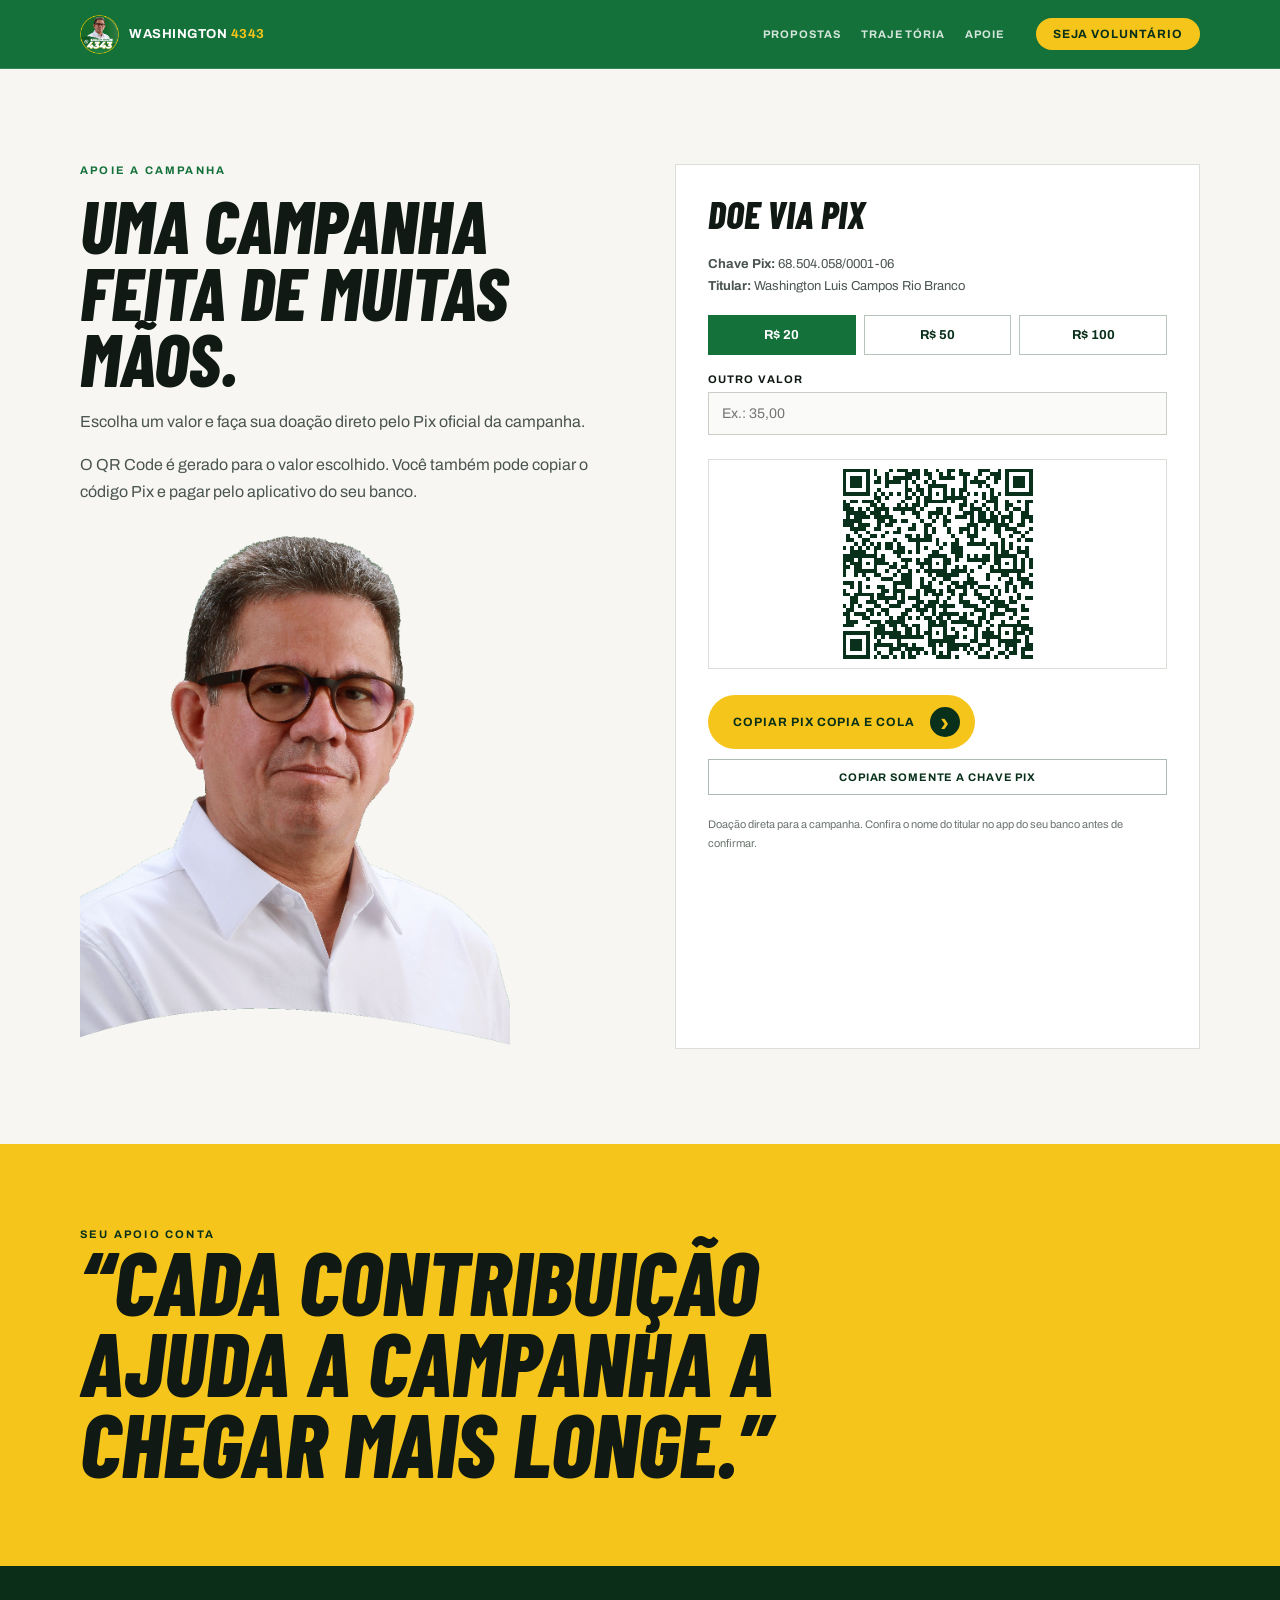
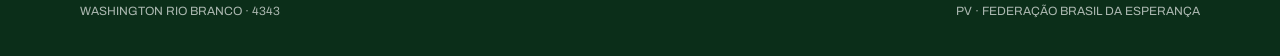
==== apoie.html @ 122d0036 "vamooo" ====
<!doctype html>
<html lang="pt-BR">
  <head>
    <meta charset="utf-8">
    <meta name="viewport" content="width=device-width, initial-scale=1">
    <title>Apoie · Washington 4343</title>
    <link rel="stylesheet" href="styles.css">
  </head>
  <body>
    <header>
      <div class="wrap nav">
        <a class="brand" href="index.html">
          <img src="assets/selo-circular.png" alt="Washington 4343">
          <span>WASHINGTON <strong>4343</strong>
          </span>
        </a>
        <nav>
          <a href="propostas.html">PROPOSTAS</a>
          <a href="index.html#trajetoria">TRAJETÓRIA</a>
          <a href="apoie.html">APOIE</a>
        </nav>
        <a class="button" href="voluntarie-se.html">SEJA VOLUNTÁRIO</a>
      </div>
    </header>
    <main>
      <section class="support wrap">
        <div>
          <div class="kicker kicker-green">APOIE A CAMPANHA</div>
          <h1>UMA CAMPANHA FEITA DE MUITAS MÃOS.</h1>
          <p>Escolha um valor e faça sua doação direto pelo Pix oficial da campanha.</p>
          <p>O QR Code é gerado para o valor escolhido. Você também pode copiar o código Pix e pagar pelo aplicativo do seu banco.</p>
          <img class="support-photo" src="assets/retrato.png" alt="Washington Rio Branco">
        </div>
        <section class="form pix-card" aria-labelledby="pix-title">
          <h2 id="pix-title">DOE VIA PIX</h2>
          <p class="pix-owner">
            <strong>Chave Pix:</strong> 68.504.058/0001-06<br>
            <strong>Titular:</strong> Washington Luis Campos Rio Branco</p>
            <div class="pix-options" aria-label="Escolha um valor para doar">
              <button class="pix-value active" type="button" data-pix-amount="20">R$ 20</button>
              <button class="pix-value" type="button" data-pix-amount="50">R$ 50</button>
              <button class="pix-value" type="button" data-pix-amount="100">R$ 100</button>
            </div>
            <label for="pix-custom-value">OUTRO VALOR</label>
            <input id="pix-custom-value" type="number" min="1" step="0.01" inputmode="decimal" placeholder="Ex.: 35,00">
            <div class="pix-qr-wrap">
              <div id="pix-qr" aria-label="QR Code Pix">
              </div>
            </div>
            <button class="button pix-copy" type="button" data-copy-pix>COPIAR PIX COPIA E COLA</button>
            <button class="pix-key-copy" type="button" data-copy-pix-key>COPIAR SOMENTE A CHAVE PIX</button>
            <p class="notice">Doação direta para a campanha. Confira o nome do titular no app do seu banco antes de confirmar.</p>
            <p class="success" aria-live="polite">
            </p>
          </section>
        </section>
        <section class="quote">
          <div class="wrap">
            <div class="kicker kicker-dark">SEU APOIO CONTA</div>
            <h2>“CADA CONTRIBUIÇÃO AJUDA A CAMPANHA A CHEGAR MAIS LONGE.”</h2>
          </div>
        </section>
      </main>
      <footer class="footer">
        <div class="wrap">
          <span>WASHINGTON RIO BRANCO · 4343</span>
          <span>PV · FEDERAÇÃO BRASIL DA ESPERANÇA</span>
        </div>
      </footer>
      <script src="qrcode.min.js">
      </script>
      <script src="config.js">
      </script>
      <script src="app.js">
      </script>
    </body>
  </html>
---- styles.css ----
@import url('https://fonts.googleapis.com/css2?family=Archivo:wght@400;500;600;700&family=Barlow+Condensed:ital,wght@0,600;0,700;0,800;1,600;1,800&display=swap');

:root {
  --green:#14713a;
  --dark:#04120a;
  --ink:#101913;
  --gold:#f6c51b;
  --paper:#f7f6f3;
  --line:#dcded8
}
* {
  box-sizing:border-box
}
html {
  scroll-behavior:smooth
}
body {
  margin:0;
  background:var(--paper);
  font-family:Archivo,Arial,sans-serif;
  color:var(--ink)
}
a {
  text-decoration:none;
  color:inherit
}
.wrap {
  width:min(1120px,88vw);
  margin:auto
}
.kicker {
  font-size:11px;
  letter-spacing:.2em;
  font-weight:700;
  color:var(--gold)
}
.kicker-green {
  color:var(--green)
}
.kicker-dark {
  color:#08301a
}
h1,h2,h3 {
  font-family:'Barlow Condensed',Arial,sans-serif;
  font-style:italic;
  line-height:.9;
  margin:0;
  font-weight:800
}
.button {
  display:inline-flex;
  align-items:center;
  gap:15px;
  background:var(--gold);
  color:#08301a;
  border:0;
  border-radius:99px;
  padding:12px 15px 12px 25px;
  font:700 12px Archivo,Arial,sans-serif;
  letter-spacing:.08em;
  cursor:pointer
}
.button:after {
  content:'›';
  font:700 26px/20px Arial;
  display:grid;
  place-items:center;
  width:30px;
  height:30px;
  border-radius:50%;
  background:#08301a;
  color:var(--gold)
}
.button.alt {
  background:transparent;
  border:1px solid rgba(255,255,255,.5);
  color:#fff
}
.button.alt:after {
  background:var(--gold);
  color:#08301a
}
header {
  position:sticky;
  top:0;
  z-index:10;
  background:var(--green);
  border-bottom:1px solid #ffffff25
}
.nav {
  height:68px;
  display:flex;
  align-items:center;
  gap:22px
}
.brand {
  display:flex;
  align-items:center;
  gap:10px;
  color:#fff;
  font-weight:700;
  font-size:13px;
  letter-spacing:.04em
}
.brand img {
  width:39px;
  height:39px;
  border-radius:50%;
  object-fit:cover
}
.brand strong {
  color:var(--gold)
}
nav {
  margin-left:auto;
  display:flex;
  gap:20px;
  color:#ffffffd1;
  font-size:11px;
  font-weight:700;
  letter-spacing:.1em
}
nav a:hover {
  color:var(--gold)
}
.nav .button {
  margin-left:8px;
  padding:9px 17px
}
.nav .button:after {
  display:none
}
.hero {
  min-height:640px;
  background:var(--green);
  color:#fff;
  display:flex;
  align-items:end;
  padding:82px 0
}
.hero-content {
  max-width:810px
}
.hero h1 {
  font-size:clamp(65px,10vw,136px);
  margin:22px 0;
  color:#fff
}
.hero h1 em {
  color:var(--gold);
  font-style:inherit
}
.lead {
  font-size:18px;
  line-height:1.6;
  max-width:640px;
  color:#ffffffda
}
.hero-actions {
  display:flex;
  align-items:center;
  gap:22px;
  margin-top:26px
}
.simple-link {
  font-size:12px;
  font-weight:700;
  letter-spacing:.1em;
  color:#fff
}
.band {
  background:#0f5f30;
  color:#ffffffa8;
  padding:15px 0;
  font-size:10px;
  font-weight:700;
  letter-spacing:.16em
}
.band .wrap {
  display:flex;
  gap:24px;
  flex-wrap:wrap
}
.intro {
  padding:100px 0 70px;
  display:grid;
  grid-template-columns:1fr 1fr;
  gap:90px
}
.intro h2 {
  font-size:68px
}
.intro p {
  font-size:16px;
  line-height:1.7;
  color:#4a5450
}
.intro p b {
  color:var(--ink)
}
.cards {
  display:grid;
  grid-template-columns:repeat(3,1fr);
  border-top:1px solid var(--line);
  border-left:1px solid var(--line);
  margin-bottom:100px
}
.card {
  min-height:250px;
  background:#fff;
  padding:31px 27px;
  border-right:1px solid var(--line);
  border-bottom:1px solid var(--line)
}
.number {
  font:800 italic 40px 'Barlow Condensed';
  color:#c9a300
}
.card h3 {
  font:600 23px/1 'Archivo';
  margin:12px 0
}
.card p {
  font-size:14px;
  line-height:1.6;
  color:#4a5450
}
.feature {
  background:var(--dark);
  color:#fff;
  padding:100px 0
}
.feature-grid {
  display:grid;
  grid-template-columns:1fr 1fr;
  gap:64px;
  align-items:center
}
.feature h2 {
  font-size:66px;
  margin:16px 0
}
.feature p {
  color:#ffffffbf;
  line-height:1.7
}
.feature img {
  width:100%;
  height:350px;
  object-fit:cover;
  object-position:center 34%
}
.quote {
  background:var(--gold);
  padding:84px 0
}
.quote h2 {
  font-size:clamp(48px,7vw,96px);
  max-width:900px
}
.cta {
  background:var(--dark);
  color:#fff;
  padding:90px 0
}
.cta .wrap {
  display:flex;
  justify-content:space-between;
  gap:30px;
  align-items:end
}
.cta h2 {
  font-size:65px
}
.footer {
  background:#0b2e19;
  color:#ffffffa8;
  padding:38px 0;
  font-size:12px
}
.footer .wrap {
  display:flex;
  justify-content:space-between;
  gap:20px;
  flex-wrap:wrap
}
.page-hero {
  background:var(--green);
  color:#fff;
  padding:100px 0 85px
}
.page-hero h1 {
  font-size:clamp(62px,9vw,128px);
  margin-top:18px
}
.page-hero p {
  font-size:18px;
  line-height:1.6;
  max-width:600px;
  color:#ffffffd5
}
.proposal {
  display:grid;
  grid-template-columns:1.15fr .85fr;
  border-bottom:1px solid var(--line);
  min-height:360px
}
.proposal-text {
  padding:56px max(6vw,calc((100vw - 1120px)/2)) 56px max(6vw,calc((100vw - 1120px)/2));
  padding-right:45px;
  background:#fff
}
.proposal-text h2 {
  font:600 25px Archivo;
  margin:12px 0
}
.proposal-text p {
  line-height:1.65;
  color:#4a5450
}
.proposal-text li {
  margin:10px 0;
  font-size:14px;
  line-height:1.5
}
.proposal-photo {
  min-height:300px;
  background:#0a2415;
  position:relative;
  overflow:hidden
}
.proposal-photo img {
  width:100%;
  height:100%;
  object-fit:cover;
  position:absolute
}
.proposal-photo img[src$="rua.jpg"] {
  object-position:center 22%
}
.proposal-photo img[src$="estudio-1.jpg"] {
  object-position:center 18%
}
.proposal-photo img[src$="institucional.jpg"] {
  object-position:center 34%
}
.proposal-photo img[src$="lencois.jpg"] {
  object-position:center
}
.proposal-photo .photo-number {
  font:800 italic 120px 'Barlow Condensed';
  color:#f6c51b33;
  position:absolute;
  right:26px;
  top:16px
}
.support {
  padding:95px 0;
  display:grid;
  grid-template-columns:1fr 1fr;
  gap:70px
}
.support h1 {
  font-size:74px;
  margin:16px 0
}
.support p {
  line-height:1.7;
  color:#4a5450
}
.support-photo {
  width:100%;
  max-width:430px;
  height:510px;
  margin-top:15px;
  object-fit:cover;
  object-position:center top
}
.form {
  background:#fff;
  border:1px solid var(--line);
  padding:32px
}
.form h2 {
  font-size:38px;
  margin-bottom:22px
}
.form label {
  display:block;
  font-size:11px;
  font-weight:700;
  letter-spacing:.1em;
  margin:17px 0 7px
}
.form input,.form select,.form textarea {
  width:100%;
  padding:13px;
  border:1px solid #c9cec8;
  background:#fafaf8;
  font:14px Archivo
}
.form textarea {
  min-height:90px
}
.form .button {
  margin-top:22px
}
.form button:disabled {
  opacity:.65;
  cursor:wait
}
.notice {
  font-size:11px!important;
  color:#6b746e!important;
  margin-top:20px
}
.join {
  background:var(--dark);
  color:#fff;
  padding:90px 0
}
.join-grid {
  display:grid;
  grid-template-columns:1fr 1fr;
  gap:70px
}
.join h1 {
  font-size:80px;
  margin:16px 0
}
.join p {
  line-height:1.7;
  color:#ffffffc7
}
.check {
  display:flex;
  gap:12px;
  margin:13px 0;
  color:#fff;
  font-size:14px
}
.check:before {
  content:'✓';
  color:var(--gold);
  font-weight:bold
}
.success {
  display:none;
  margin-top:16px;
  background:#e9f5df;
  padding:13px;
  color:#245719;
  font-size:13px
}
.success.error {
  background:#fff0ed;
  color:#9b2c18
}
.pix-owner {
  margin:0 0 18px;
  font-size:13px;
  line-height:1.6;
}
.pix-options {
  display:grid;
  grid-template-columns:repeat(3,1fr);
  gap:8px;
  margin:18px 0;
}
.pix-value {
  padding:12px 6px;
  border:1px solid #b7c4b9;
  background:#fff;
  color:#08301a;
  font:700 13px Archivo,Arial,sans-serif;
  cursor:pointer;
}
.pix-value:hover, .pix-value.active {
  border-color:var(--green);
  background:var(--green);
  color:#fff;
}
.pix-key-copy {
  width:100%;
  margin-top:10px;
  padding:11px;
  border:1px solid #aebbb0;
  background:transparent;
  color:#08301a;
  font:700 11px Archivo,Arial,sans-serif;
  letter-spacing:.08em;
  cursor:pointer;
}
.pix-key-copy:hover {
  border-color:var(--green);
  color:var(--green);
}
.pix-qr-wrap {
  display:grid;
  place-items:center;
  min-height:210px;
  margin:24px 0 4px;
  border:1px solid var(--line);
  background:#fff;
}
#pix-qr {
  display:grid;
  place-items:center;
  width:190px;
  min-height:190px;
  color:#4a5450;
  font-size:12px;
  line-height:1.5;
  text-align:center;
}
#pix-qr img {
  display:block;
}
@media(max-width:760px) {
  nav {
    display:none
  }
  .nav .button {
    margin-left:auto
  }
  .hero {
    min-height:600px;
    padding:60px 0
  }
  .intro,.feature-grid,.support,.join-grid {
    grid-template-columns:1fr;
    gap:35px
  }
  .intro {
    padding:65px 0 45px
  }
  .intro h2 {
    font-size:55px
  }
  .cards {
    grid-template-columns:1fr
  }
  .feature {
    padding:65px 0
  }
  .feature h2,.cta h2 {
    font-size:54px
  }
  .cta .wrap {
    display:block
  }
  .cta .button {
    margin-top:25px
  }
  .proposal {
    grid-template-columns:1fr
  }
  .proposal-text {
    padding:45px 6vw
  }
  .proposal-photo {
    min-height:250px
  }
  .support {
    padding:65px 0
  }
  .support h1,.join h1 {
    font-size:60px
  }
  .page-hero {
    padding:70px 0
  }
  .hero-actions {
    align-items:flex-start;
    flex-direction:column
  }
  .band .wrap {
    gap:10px 20px
  }
}
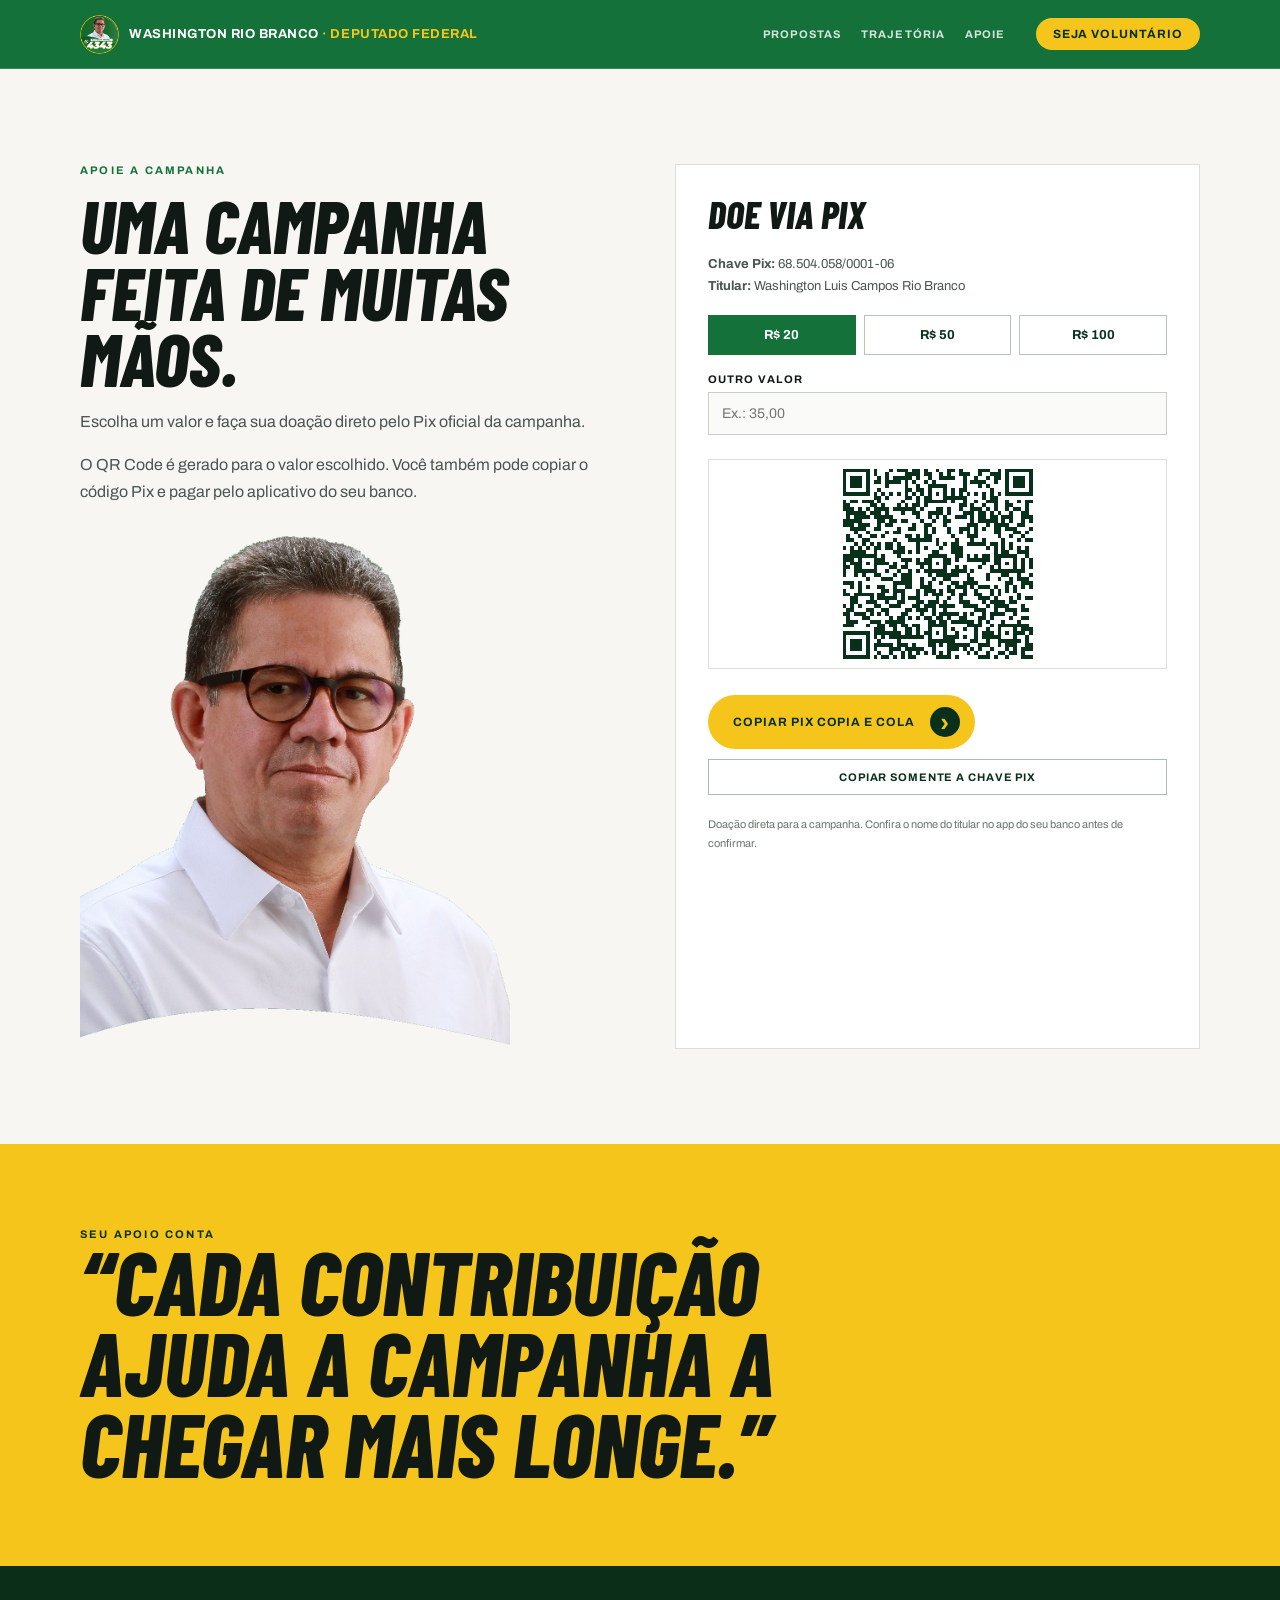
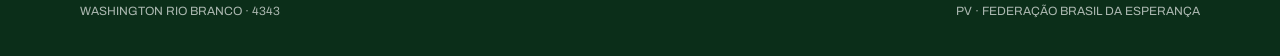
==== commit f55b4275: "Trajetoria" ====
--- a/apoie.html
+++ b/apoie.html
@@ -11,12 +11,12 @@
       <div class="wrap nav">
         <a class="brand" href="index.html">
           <img src="assets/selo-circular.png" alt="Washington 4343">
-          <span>WASHINGTON <strong>4343</strong>
+          <span>WASHINGTON RIO BRANCO <strong> · DEPUTADO FEDERAL</strong>
           </span>
         </a>
         <nav>
           <a href="propostas.html">PROPOSTAS</a>
-          <a href="index.html#trajetoria">TRAJETÓRIA</a>
+          <a href="trajetoria.html">TRAJETÓRIA</a>
           <a href="apoie.html">APOIE</a>
         </nav>
         <a class="button" href="voluntarie-se.html">SEJA VOLUNTÁRIO</a>
--- a/styles.css
+++ b/styles.css
@@ -1,580 +1,785 @@
-@import url('https://fonts.googleapis.com/css2?family=Archivo:wght@400;500;600;700&family=Barlow+Condensed:ital,wght@0,600;0,700;0,800;1,600;1,800&display=swap');
+@import url("https://fonts.googleapis.com/css2?family=Archivo:wght@400;500;600;700&family=Barlow+Condensed:ital,wght@0,600;0,700;0,800;1,600;1,800&display=swap");
 
 :root {
-  --green:#14713a;
-  --dark:#04120a;
-  --ink:#101913;
-  --gold:#f6c51b;
-  --paper:#f7f6f3;
-  --line:#dcded8
+  --green: #14713a;
+  --dark: #04120a;
+  --ink: #101913;
+  --gold: #f6c51b;
+  --paper: #f7f6f3;
+  --line: #dcded8;
 }
 * {
-  box-sizing:border-box
+  box-sizing: border-box;
 }
 html {
-  scroll-behavior:smooth
+  scroll-behavior: smooth;
 }
 body {
-  margin:0;
-  background:var(--paper);
-  font-family:Archivo,Arial,sans-serif;
-  color:var(--ink)
+  margin: 0;
+  background: var(--paper);
+  font-family: Archivo, Arial, sans-serif;
+  color: var(--ink);
 }
 a {
-  text-decoration:none;
-  color:inherit
+  text-decoration: none;
+  color: inherit;
 }
 .wrap {
-  width:min(1120px,88vw);
-  margin:auto
+  width: min(1120px, 88vw);
+  margin: auto;
 }
 .kicker {
-  font-size:11px;
-  letter-spacing:.2em;
-  font-weight:700;
-  color:var(--gold)
+  font-size: 11px;
+  letter-spacing: 0.2em;
+  font-weight: 700;
+  color: var(--gold);
 }
 .kicker-green {
-  color:var(--green)
+  color: var(--green);
 }
 .kicker-dark {
-  color:#08301a
-}
-h1,h2,h3 {
-  font-family:'Barlow Condensed',Arial,sans-serif;
-  font-style:italic;
-  line-height:.9;
-  margin:0;
-  font-weight:800
+  color: #08301a;
+}
+h1,
+h2,
+h3 {
+  font-family: "Barlow Condensed", Arial, sans-serif;
+  font-style: italic;
+  line-height: 0.9;
+  margin: 0;
+  font-weight: 800;
 }
 .button {
-  display:inline-flex;
-  align-items:center;
-  gap:15px;
-  background:var(--gold);
-  color:#08301a;
-  border:0;
-  border-radius:99px;
-  padding:12px 15px 12px 25px;
-  font:700 12px Archivo,Arial,sans-serif;
-  letter-spacing:.08em;
-  cursor:pointer
+  display: inline-flex;
+  align-items: center;
+  gap: 15px;
+  background: var(--gold);
+  color: #08301a;
+  border: 0;
+  border-radius: 99px;
+  padding: 12px 15px 12px 25px;
+  font:
+    700 12px Archivo,
+    Arial,
+    sans-serif;
+  letter-spacing: 0.08em;
+  cursor: pointer;
 }
 .button:after {
-  content:'›';
-  font:700 26px/20px Arial;
-  display:grid;
-  place-items:center;
-  width:30px;
-  height:30px;
-  border-radius:50%;
-  background:#08301a;
-  color:var(--gold)
+  content: "›";
+  font: 700 26px/20px Arial;
+  display: grid;
+  place-items: center;
+  width: 30px;
+  height: 30px;
+  border-radius: 50%;
+  background: #08301a;
+  color: var(--gold);
 }
 .button.alt {
-  background:transparent;
-  border:1px solid rgba(255,255,255,.5);
-  color:#fff
+  background: transparent;
+  border: 1px solid rgba(255, 255, 255, 0.5);
+  color: #fff;
 }
 .button.alt:after {
-  background:var(--gold);
-  color:#08301a
+  background: var(--gold);
+  color: #08301a;
 }
 header {
-  position:sticky;
-  top:0;
-  z-index:10;
-  background:var(--green);
-  border-bottom:1px solid #ffffff25
+  position: sticky;
+  top: 0;
+  z-index: 10;
+  background: var(--green);
+  border-bottom: 1px solid #ffffff25;
 }
 .nav {
-  height:68px;
-  display:flex;
-  align-items:center;
-  gap:22px
+  height: 68px;
+  display: flex;
+  align-items: center;
+  gap: 22px;
 }
 .brand {
-  display:flex;
-  align-items:center;
-  gap:10px;
-  color:#fff;
-  font-weight:700;
-  font-size:13px;
-  letter-spacing:.04em
+  display: flex;
+  align-items: center;
+  gap: 10px;
+  color: #fff;
+  font-weight: 700;
+  font-size: 13px;
+  letter-spacing: 0.04em;
 }
 .brand img {
-  width:39px;
-  height:39px;
-  border-radius:50%;
-  object-fit:cover
+  width: 39px;
+  height: 39px;
+  border-radius: 50%;
+  object-fit: cover;
 }
 .brand strong {
-  color:var(--gold)
+  color: var(--gold);
 }
 nav {
-  margin-left:auto;
-  display:flex;
-  gap:20px;
-  color:#ffffffd1;
-  font-size:11px;
-  font-weight:700;
-  letter-spacing:.1em
+  margin-left: auto;
+  display: flex;
+  gap: 20px;
+  color: #ffffffd1;
+  font-size: 11px;
+  font-weight: 700;
+  letter-spacing: 0.1em;
 }
 nav a:hover {
-  color:var(--gold)
+  color: var(--gold);
 }
 .nav .button {
-  margin-left:8px;
-  padding:9px 17px
+  margin-left: 8px;
+  padding: 9px 17px;
 }
 .nav .button:after {
-  display:none
+  display: none;
 }
 .hero {
-  min-height:640px;
-  background:var(--green);
-  color:#fff;
-  display:flex;
-  align-items:end;
-  padding:82px 0
+  min-height: 640px;
+  background: var(--green);
+  color: #fff;
+  display: flex;
+  align-items: end;
+  padding: 82px 0;
 }
 .hero-content {
-  max-width:810px
+  max-width: 810px;
 }
 .hero h1 {
-  font-size:clamp(65px,10vw,136px);
-  margin:22px 0;
-  color:#fff
+  font-size: clamp(65px, 10vw, 136px);
+  margin: 22px 0;
+  color: #fff;
 }
 .hero h1 em {
-  color:var(--gold);
-  font-style:inherit
+  color: var(--gold);
+  font-style: inherit;
 }
 .lead {
-  font-size:18px;
-  line-height:1.6;
-  max-width:640px;
-  color:#ffffffda
+  font-size: 18px;
+  line-height: 1.6;
+  max-width: 640px;
+  color: #ffffffda;
 }
 .hero-actions {
-  display:flex;
-  align-items:center;
-  gap:22px;
-  margin-top:26px
+  display: flex;
+  align-items: center;
+  gap: 22px;
+  margin-top: 26px;
 }
 .simple-link {
-  font-size:12px;
-  font-weight:700;
-  letter-spacing:.1em;
-  color:#fff
+  font-size: 12px;
+  font-weight: 700;
+}
+.home-commitments h2 {
+  letter-spacing: 0.1em;
+  color: #fff;
 }
 .band {
-  background:#0f5f30;
-  color:#ffffffa8;
-  padding:15px 0;
-  font-size:10px;
-  font-weight:700;
-  letter-spacing:.16em
+  background: #0f5f30;
+  color: #ffffffa8;
+  padding: 15px 0;
+  font-size: 10px;
+  font-weight: 700;
+  letter-spacing: 0.16em;
 }
 .band .wrap {
-  display:flex;
-  gap:24px;
-  flex-wrap:wrap
+  display: flex;
+  gap: 24px;
+  flex-wrap: wrap;
 }
 .intro {
-  padding:100px 0 70px;
-  display:grid;
-  grid-template-columns:1fr 1fr;
-  gap:90px
+  padding: 100px 0 70px;
+  display: grid;
+  grid-template-columns: 1fr 1fr;
+  gap: 90px;
 }
 .intro h2 {
-  font-size:68px
+  font-size: 68px;
 }
 .intro p {
-  font-size:16px;
-  line-height:1.7;
-  color:#4a5450
+  font-size: 16px;
+  line-height: 1.7;
+  color: #4a5450;
 }
 .intro p b {
-  color:var(--ink)
+  color: var(--ink);
 }
 .cards {
-  display:grid;
-  grid-template-columns:repeat(3,1fr);
-  border-top:1px solid var(--line);
-  border-left:1px solid var(--line);
-  margin-bottom:100px
+  display: grid;
+  grid-template-columns: repeat(3, 1fr);
+  border-top: 1px solid var(--line);
+  border-left: 1px solid var(--line);
+  margin-bottom: 100px;
 }
 .card {
-  min-height:250px;
-  background:#fff;
-  padding:31px 27px;
-  border-right:1px solid var(--line);
-  border-bottom:1px solid var(--line)
+  min-height: 250px;
+  background: #fff;
+  padding: 31px 27px;
+  border-right: 1px solid var(--line);
+  border-bottom: 1px solid var(--line);
 }
 .number {
-  font:800 italic 40px 'Barlow Condensed';
-  color:#c9a300
+  font: 800 italic 40px "Barlow Condensed";
+  color: #c9a300;
 }
 .card h3 {
-  font:600 23px/1 'Archivo';
-  margin:12px 0
+  font: 600 23px/1 "Archivo";
+  margin: 12px 0;
 }
 .card p {
-  font-size:14px;
-  line-height:1.6;
-  color:#4a5450
+  font-size: 14px;
+  line-height: 1.6;
+  color: #4a5450;
 }
 .feature {
-  background:var(--dark);
-  color:#fff;
-  padding:100px 0
+  background: var(--dark);
+  color: #fff;
+  padding: 100px 0;
 }
 .feature-grid {
-  display:grid;
-  grid-template-columns:1fr 1fr;
-  gap:64px;
-  align-items:center
+  display: grid;
+  grid-template-columns: 1fr 1fr;
+  gap: 64px;
+  align-items: center;
 }
 .feature h2 {
-  font-size:66px;
-  margin:16px 0
+  font-size: 66px;
+  margin: 16px 0;
 }
 .feature p {
-  color:#ffffffbf;
-  line-height:1.7
+  color: #ffffffbf;
+  line-height: 1.7;
 }
 .feature img {
-  width:100%;
-  height:350px;
-  object-fit:cover;
-  object-position:center 34%
+  width: 100%;
+  height: 350px;
+  object-fit: cover;
+  object-position: center 34%;
 }
 .quote {
-  background:var(--gold);
-  padding:84px 0
+  background: var(--gold);
+  padding: 84px 0;
 }
 .quote h2 {
-  font-size:clamp(48px,7vw,96px);
-  max-width:900px
+  font-size: clamp(48px, 7vw, 96px);
+  max-width: 900px;
 }
 .cta {
-  background:var(--dark);
-  color:#fff;
-  padding:90px 0
+  background: var(--dark);
+  color: #fff;
+  padding: 90px 0;
 }
 .cta .wrap {
-  display:flex;
-  justify-content:space-between;
-  gap:30px;
-  align-items:end
+  display: flex;
+  justify-content: space-between;
+  gap: 30px;
+  align-items: end;
 }
 .cta h2 {
-  font-size:65px
+  font-size: 65px;
 }
 .footer {
-  background:#0b2e19;
-  color:#ffffffa8;
-  padding:38px 0;
-  font-size:12px
+  background: #0b2e19;
+  color: #ffffffa8;
+  padding: 38px 0;
+  font-size: 12px;
 }
 .footer .wrap {
-  display:flex;
-  justify-content:space-between;
-  gap:20px;
-  flex-wrap:wrap
+  display: flex;
+  justify-content: space-between;
+  gap: 20px;
+  flex-wrap: wrap;
 }
 .page-hero {
-  background:var(--green);
-  color:#fff;
-  padding:100px 0 85px
+  background: var(--green);
+  color: #fff;
+  padding: 100px 0 85px;
 }
 .page-hero h1 {
-  font-size:clamp(62px,9vw,128px);
-  margin-top:18px
+  font-size: clamp(62px, 9vw, 128px);
+  margin-top: 18px;
 }
 .page-hero p {
-  font-size:18px;
-  line-height:1.6;
-  max-width:600px;
-  color:#ffffffd5
+  font-size: 18px;
+  line-height: 1.6;
+  max-width: 600px;
+  color: #ffffffd5;
+}
+.proposals {
+  width: min(1120px, 88vw);
+  margin: 0 auto;
+  padding: 92px 0 110px;
+  display: grid;
+  grid-template-columns: 200px minmax(0, 650px);
+  justify-content: center;
+  gap: 56px;
+  align-items: start;
+}
+.proposal-index {
+  position: sticky;
+  top: max(84px, calc(50vh - 170px));
+}
+.proposal-index .kicker {
+  margin-bottom: 14px;
+  color: #727a74;
+}
+.proposal-index a {
+  display: block;
+  padding: 11px 10px;
+  border-left: 2px solid #dfdfd8;
+  font-size: 10px;
+  font-weight: 700;
+  line-height: 1.25;
+  color: #5d665f;
+}
+.proposal-index a b {
+  color: #c9a300;
+  margin-right: 8px;
+}
+.proposal-index a:hover,
+.proposal-index a.active {
+  border-left-color: var(--green);
+  background: #edf3ed;
+  color: var(--ink);
+}
+.proposals:has(.proposal:target) .proposal-index a.active {
+  border-left-color: #dfdfd8;
+  background: transparent;
+  color: #5d665f;
+}
+.proposals:has(#proposta-01:target) .proposal-index a[href="#proposta-01"],
+.proposals:has(#proposta-02:target) .proposal-index a[href="#proposta-02"],
+.proposals:has(#proposta-03:target) .proposal-index a[href="#proposta-03"],
+.proposals:has(#proposta-04:target) .proposal-index a[href="#proposta-04"],
+.proposals:has(#proposta-05:target) .proposal-index a[href="#proposta-05"],
+.proposals:has(#proposta-06:target) .proposal-index a[href="#proposta-06"] {
+  border-left-color: var(--green);
+  background: #edf3ed;
+  color: var(--ink);
+}
+.proposal-index p {
+  margin: 24px 0 0;
+  padding-top: 14px;
+  border-top: 1px solid var(--line);
+  color: #7d857f;
+  font-size: 10px;
+  line-height: 1.5;
+}
+.proposals-list {
+  display: grid;
+  width: 100%;
+  gap: 100px;
 }
 .proposal {
-  display:grid;
-  grid-template-columns:1.15fr .85fr;
-  border-bottom:1px solid var(--line);
-  min-height:360px
+  display: flex;
+  flex-direction: column;
+  gap: 28px;
+  scroll-margin-top: 105px;
 }
 .proposal-text {
-  padding:56px max(6vw,calc((100vw - 1120px)/2)) 56px max(6vw,calc((100vw - 1120px)/2));
-  padding-right:45px;
-  background:#fff
+  background: transparent;
+}
+.proposal .number {
+  display: inline-block;
+  margin-right: 10px;
+  font: 800 italic 70px/0.75 "Barlow Condensed";
+  color: #dfddd5;
+  vertical-align: middle;
 }
 .proposal-text h2 {
-  font:600 25px Archivo;
-  margin:12px 0
+  display: inline;
+  font: 800 italic 45px/0.9 "Barlow Condensed";
+  vertical-align: middle;
 }
 .proposal-text p {
-  line-height:1.65;
-  color:#4a5450
+  max-width: 550px;
+  margin: 25px 0 20px;
+  color: var(--green);
+  font-size: 18px;
+  font-weight: 600;
+  line-height: 1.5;
+}
+.proposal-text ul {
+  margin: 0;
+  padding: 16px 0 0;
+  list-style: none;
+  border-top: 2px solid var(--ink);
+}
+.proposal-text ul:before {
+  content: "O QUE VOU FAZER";
+  display: block;
+  margin-bottom: 4px;
+  color: var(--green);
+  font-size: 10px;
+  font-weight: 700;
+  letter-spacing: 0.2em;
 }
 .proposal-text li {
-  margin:10px 0;
-  font-size:14px;
-  line-height:1.5
+  position: relative;
+  margin: 0;
+  padding: 17px 0 17px 84px;
+  border-bottom: 1px solid var(--line);
+  font-size: 15px;
+  line-height: 1.55;
+}
+.proposal-text li:before {
+  content: "ATUAR";
+  position: absolute;
+  left: 0;
+  top: 19px;
+  color: #737a74;
+  font-size: 10px;
+  font-weight: 700;
+  letter-spacing: 0.1em;
 }
 .proposal-photo {
-  min-height:300px;
-  background:#0a2415;
-  position:relative;
-  overflow:hidden
+  order: 2;
+  height: 205px;
+  background: #0a2415;
+  position: relative;
+  overflow: hidden;
+}
+.proposal-text {
+  order: 1;
 }
 .proposal-photo img {
-  width:100%;
-  height:100%;
-  object-fit:cover;
-  position:absolute
-}
-.proposal-photo img[src$="rua.jpg"] {
-  object-position:center 22%
-}
-.proposal-photo img[src$="estudio-1.jpg"] {
-  object-position:center 18%
-}
-.proposal-photo img[src$="institucional.jpg"] {
-  object-position:center 34%
-}
-.proposal-photo img[src$="lencois.jpg"] {
-  object-position:center
+  width: 100%;
+  height: 100%;
+  object-fit: cover;
+  object-position: center;
+  display: block;
+}
+.proposal-photo:after {
+  content: "";
+  position: absolute;
+  inset: 0;
+  background: linear-gradient(0deg, rgba(4, 18, 10, 0.55), transparent 48%);
+  pointer-events: none;
 }
 .proposal-photo .photo-number {
-  font:800 italic 120px 'Barlow Condensed';
-  color:#f6c51b33;
-  position:absolute;
-  right:26px;
-  top:16px
+  font: 800 italic 94px "Barlow Condensed";
+  color: #f6c51b66;
+  position: absolute;
+  z-index: 1;
+  right: 20px;
+  top: 12px;
 }
 .support {
-  padding:95px 0;
-  display:grid;
-  grid-template-columns:1fr 1fr;
-  gap:70px
+  padding: 95px 0;
+  display: grid;
+  grid-template-columns: 1fr 1fr;
+  gap: 70px;
 }
 .support h1 {
-  font-size:74px;
-  margin:16px 0
+  font-size: 74px;
+  margin: 16px 0;
 }
 .support p {
-  line-height:1.7;
-  color:#4a5450
+  line-height: 1.7;
+  color: #4a5450;
 }
 .support-photo {
-  width:100%;
-  max-width:430px;
-  height:510px;
-  margin-top:15px;
-  object-fit:cover;
-  object-position:center top
+  width: 100%;
+  max-width: 430px;
+  height: 510px;
+  margin-top: 15px;
+  object-fit: cover;
+  object-position: center top;
 }
 .form {
-  background:#fff;
-  border:1px solid var(--line);
-  padding:32px
+  background: #fff;
+  border: 1px solid var(--line);
+  padding: 32px;
 }
 .form h2 {
-  font-size:38px;
-  margin-bottom:22px
+  font-size: 38px;
+  margin-bottom: 22px;
 }
 .form label {
-  display:block;
-  font-size:11px;
-  font-weight:700;
-  letter-spacing:.1em;
-  margin:17px 0 7px
-}
-.form input,.form select,.form textarea {
-  width:100%;
-  padding:13px;
-  border:1px solid #c9cec8;
-  background:#fafaf8;
-  font:14px Archivo
-}
+  display: block;
+  font-size: 11px;
+  font-weight: 700;
+  letter-spacing: 0.1em;
+  margin: 17px 0 7px;
+}
+.form input,
+.form select,
 .form textarea {
-  min-height:90px
+  width: 100%;
+  padding: 13px;
+  border: 1px solid #c9cec8;
+  background: #fafaf8;
+  font: 14px Archivo;
+}
+.form textarea {
+  min-height: 90px;
 }
 .form .button {
-  margin-top:22px
+  margin-top: 22px;
 }
 .form button:disabled {
-  opacity:.65;
-  cursor:wait
+  opacity: 0.65;
+  cursor: wait;
 }
 .notice {
-  font-size:11px!important;
-  color:#6b746e!important;
-  margin-top:20px
+  font-size: 11px !important;
+  color: #6b746e !important;
+  margin-top: 20px;
 }
 .join {
-  background:var(--dark);
-  color:#fff;
-  padding:90px 0
+  background: var(--dark);
+  color: #fff;
+  padding: 90px 0;
+}
+.volunteer-page {
+  min-height: 100vh;
+  display: flex;
+  flex-direction: column;
+}
+.volunteer-page main {
+  flex: 1;
+  display: flex;
+}
+.volunteer-page .join {
+  flex: 1;
+  display: flex;
+  align-items: center;
+}
+.volunteer-page .join-grid {
+  width: min(1180px, 88vw);
+  gap: clamp(48px, 6vw, 88px);
+  align-items: center;
+}
+.volunteer-page .join h1 {
+  font-size: clamp(58px, 6vw, 86px);
+}
+.volunteer-page .whatsapp-card {
+  background: #0b2e19;
+  border: 1px solid #2a7046;
+  color: #fff;
+  padding: 32px;
+}
+.volunteer-page .whatsapp-card h2 {
+  color: #fff;
+  margin-top: 10px;
+}
+.volunteer-page .whatsapp-card p {
+  color: #ffffffc7;
+}
+.volunteer-page .whatsapp-card .notice {
+  color: #ffffffa8 !important;
+}
+.whatsapp-brand {
+  width: 48px;
+  height: 48px;
+  display: block;
+  margin-bottom: 12px;
+  border-radius: 50%;
+  object-fit: cover;
 }
 .join-grid {
-  display:grid;
-  grid-template-columns:1fr 1fr;
-  gap:70px
+  display: grid;
+  grid-template-columns: 1fr 1fr;
+  gap: 70px;
 }
 .join h1 {
-  font-size:80px;
-  margin:16px 0
+  font-size: 80px;
+  margin: 16px 0;
 }
 .join p {
-  line-height:1.7;
-  color:#ffffffc7
+  line-height: 1.7;
+  color: #ffffffc7;
 }
 .check {
-  display:flex;
-  gap:12px;
-  margin:13px 0;
-  color:#fff;
-  font-size:14px
+  display: flex;
+  gap: 12px;
+  margin: 13px 0;
+  color: #fff;
+  font-size: 14px;
 }
 .check:before {
-  content:'✓';
-  color:var(--gold);
-  font-weight:bold
+  content: "✓";
+  color: var(--gold);
+  font-weight: bold;
 }
 .success {
-  display:none;
-  margin-top:16px;
-  background:#e9f5df;
-  padding:13px;
-  color:#245719;
-  font-size:13px
+  display: none;
+  margin-top: 16px;
+  background: #e9f5df;
+  padding: 13px;
+  color: #245719;
+  font-size: 13px;
 }
 .success.error {
-  background:#fff0ed;
-  color:#9b2c18
+  background: #fff0ed;
+  color: #9b2c18;
 }
 .pix-owner {
-  margin:0 0 18px;
-  font-size:13px;
-  line-height:1.6;
+  margin: 0 0 18px;
+  font-size: 13px;
+  line-height: 1.6;
 }
 .pix-options {
-  display:grid;
-  grid-template-columns:repeat(3,1fr);
-  gap:8px;
-  margin:18px 0;
+  display: grid;
+  grid-template-columns: repeat(3, 1fr);
+  gap: 8px;
+  margin: 18px 0;
 }
 .pix-value {
-  padding:12px 6px;
-  border:1px solid #b7c4b9;
-  background:#fff;
-  color:#08301a;
-  font:700 13px Archivo,Arial,sans-serif;
-  cursor:pointer;
-}
-.pix-value:hover, .pix-value.active {
-  border-color:var(--green);
-  background:var(--green);
-  color:#fff;
+  padding: 12px 6px;
+  border: 1px solid #b7c4b9;
+  background: #fff;
+  color: #08301a;
+  font:
+    700 13px Archivo,
+    Arial,
+    sans-serif;
+  cursor: pointer;
+}
+.pix-value:hover,
+.pix-value.active {
+  border-color: var(--green);
+  background: var(--green);
+  color: #fff;
 }
 .pix-key-copy {
-  width:100%;
-  margin-top:10px;
-  padding:11px;
-  border:1px solid #aebbb0;
-  background:transparent;
-  color:#08301a;
-  font:700 11px Archivo,Arial,sans-serif;
-  letter-spacing:.08em;
-  cursor:pointer;
+  width: 100%;
+  margin-top: 10px;
+  padding: 11px;
+  border: 1px solid #aebbb0;
+  background: transparent;
+  color: #08301a;
+  font:
+    700 11px Archivo,
+    Arial,
+    sans-serif;
+  letter-spacing: 0.08em;
+  cursor: pointer;
 }
 .pix-key-copy:hover {
-  border-color:var(--green);
-  color:var(--green);
+  border-color: var(--green);
+  color: var(--green);
 }
 .pix-qr-wrap {
-  display:grid;
-  place-items:center;
-  min-height:210px;
-  margin:24px 0 4px;
-  border:1px solid var(--line);
-  background:#fff;
+  display: grid;
+  place-items: center;
+  min-height: 210px;
+  margin: 24px 0 4px;
+  border: 1px solid var(--line);
+  background: #fff;
 }
 #pix-qr {
-  display:grid;
-  place-items:center;
-  width:190px;
-  min-height:190px;
-  color:#4a5450;
-  font-size:12px;
-  line-height:1.5;
-  text-align:center;
+  display: grid;
+  place-items: center;
+  width: 190px;
+  min-height: 190px;
+  color: #4a5450;
+  font-size: 12px;
+  line-height: 1.5;
+  text-align: center;
 }
 #pix-qr img {
-  display:block;
-}
-@media(max-width:760px) {
+  display: block;
+}
+@media (max-width: 760px) {
   nav {
-    display:none
+    display: none;
   }
   .nav .button {
-    margin-left:auto
+    margin-left: auto;
   }
   .hero {
-    min-height:600px;
-    padding:60px 0
-  }
-  .intro,.feature-grid,.support,.join-grid {
-    grid-template-columns:1fr;
-    gap:35px
+    min-height: 600px;
+    padding: 60px 0;
+  }
+  .intro,
+  .feature-grid,
+  .support,
+  .join-grid {
+    grid-template-columns: 1fr;
+    gap: 35px;
   }
   .intro {
-    padding:65px 0 45px
+    padding: 65px 0 45px;
   }
   .intro h2 {
-    font-size:55px
+    font-size: 55px;
   }
   .cards {
-    grid-template-columns:1fr
+    grid-template-columns: 1fr;
   }
   .feature {
-    padding:65px 0
-  }
-  .feature h2,.cta h2 {
-    font-size:54px
+    padding: 65px 0;
+  }
+  .feature h2,
+  .cta h2 {
+    font-size: 54px;
   }
   .cta .wrap {
-    display:block
+    display: block;
   }
   .cta .button {
-    margin-top:25px
+    margin-top: 25px;
+  }
+  .proposals {
+    display: block;
+    padding: 60px 0 72px;
+  }
+  .proposal-index {
+    display: none;
+  }
+  .proposals-list {
+    gap: 72px;
   }
   .proposal {
-    grid-template-columns:1fr
-  }
-  .proposal-text {
-    padding:45px 6vw
+    gap: 22px;
+  }
+  .proposal .number {
+    font-size: 56px;
+  }
+  .proposal-text h2 {
+    font-size: 36px;
+  }
+  .proposal-text p {
+    margin: 20px 0 16px;
+    font-size: 16px;
+  }
+  .proposal-text li {
+    padding: 14px 0 14px 68px;
+    font-size: 14px;
+  }
+  .proposal-text li:before {
+    top: 16px;
+    font-size: 9px;
   }
   .proposal-photo {
-    min-height:250px
+    height: 150px;
   }
   .support {
-    padding:65px 0
-  }
-  .support h1,.join h1 {
-    font-size:60px
+    padding: 65px 0;
+  }
+  .support h1,
+  .join h1 {
+    font-size: 60px;
+  }
+  .volunteer-page .join {
+    padding: 70px 0;
+  }
+  .volunteer-page .join-grid {
+    width: min(100% - 40px, 520px);
+  }
+  .volunteer-page .join h1 {
+    font-size: 60px;
   }
   .page-hero {
-    padding:70px 0
+    padding: 70px 0;
   }
   .hero-actions {
-    align-items:flex-start;
-    flex-direction:column
+    align-items: flex-start;
+    flex-direction: column;
   }
   .band .wrap {
-    gap:10px 20px
-  }
-}
+    gap: 10px 20px;
+  }
+}
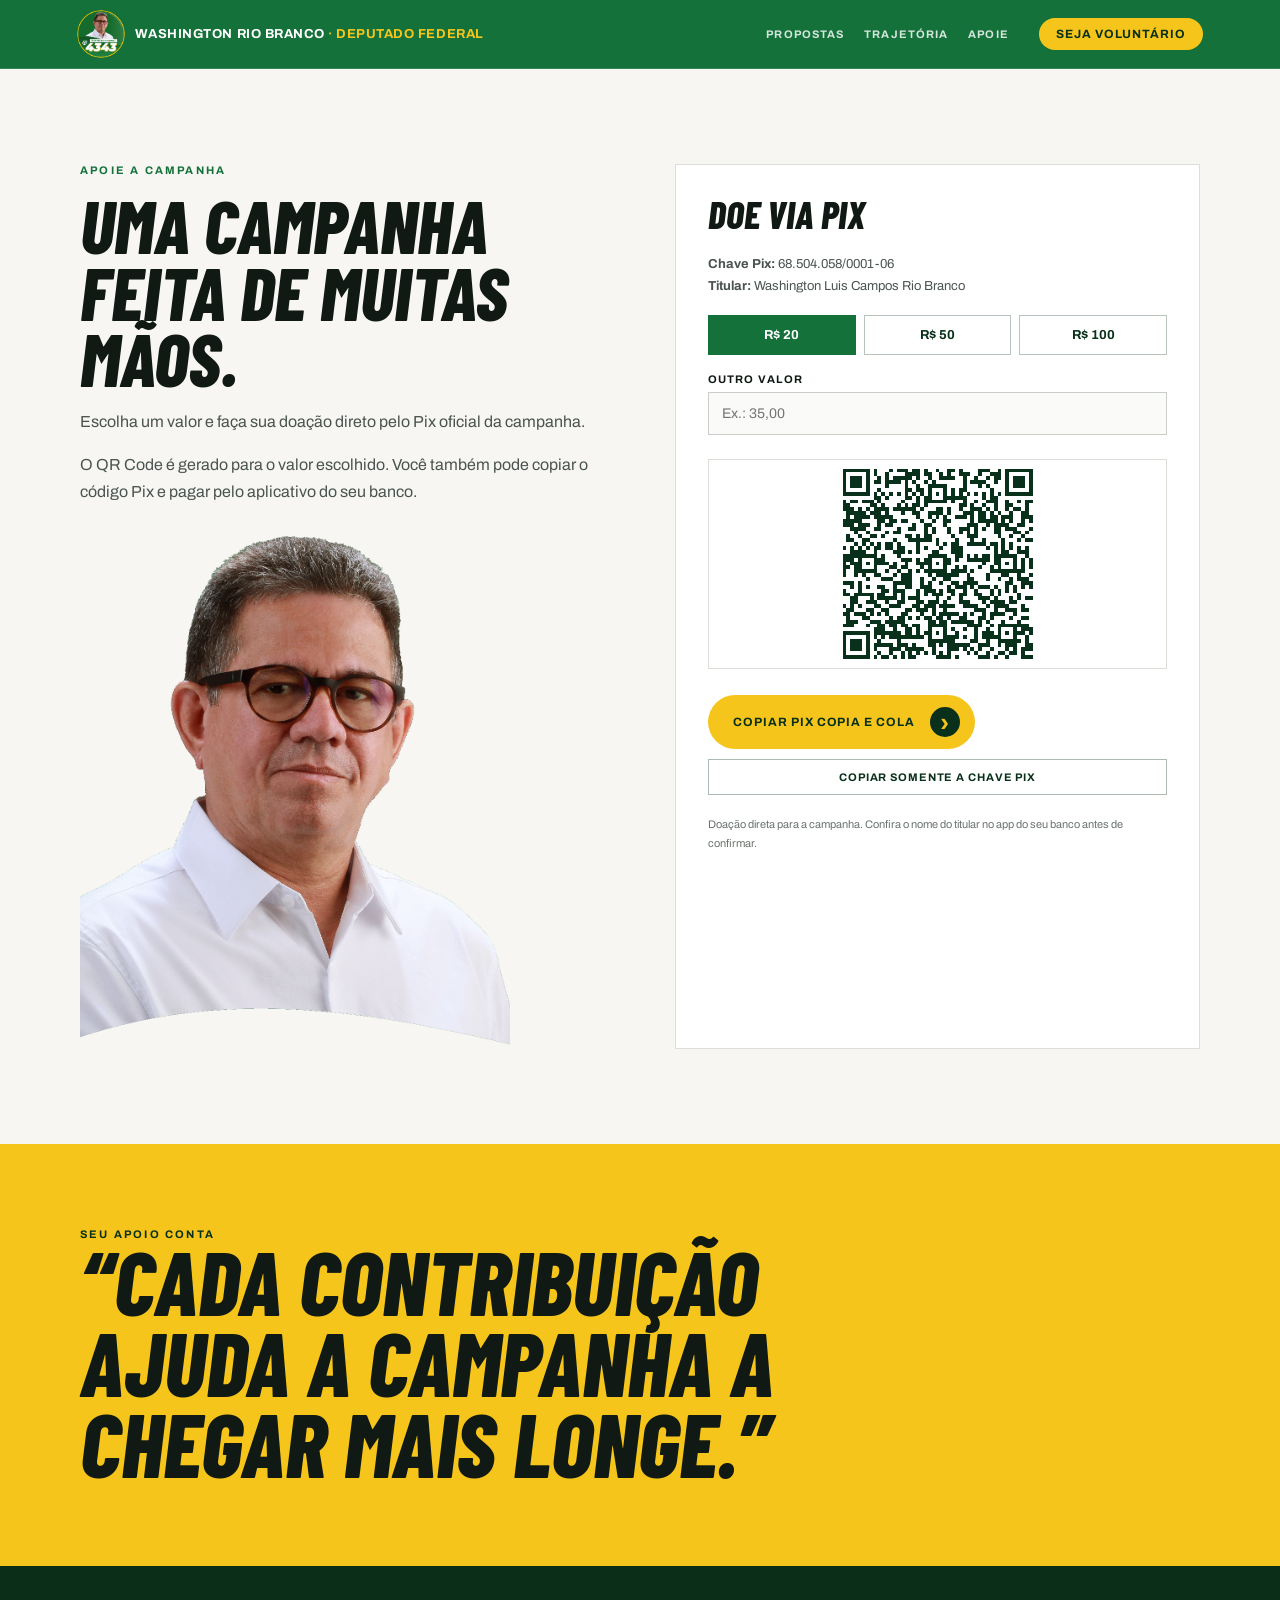
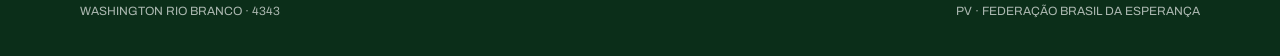
==== commit cbb2b2f0: "Efeitos de scroll + Nav-bar" ====
--- a/apoie.html
+++ b/apoie.html
@@ -24,14 +24,14 @@
     </header>
     <main>
       <section class="support wrap">
-        <div>
+        <div data-reveal>
           <div class="kicker kicker-green">APOIE A CAMPANHA</div>
           <h1>UMA CAMPANHA FEITA DE MUITAS MÃOS.</h1>
           <p>Escolha um valor e faça sua doação direto pelo Pix oficial da campanha.</p>
           <p>O QR Code é gerado para o valor escolhido. Você também pode copiar o código Pix e pagar pelo aplicativo do seu banco.</p>
           <img class="support-photo" src="assets/retrato.png" alt="Washington Rio Branco">
         </div>
-        <section class="form pix-card" aria-labelledby="pix-title">
+        <section class="form pix-card" aria-labelledby="pix-title" data-reveal>
           <h2 id="pix-title">DOE VIA PIX</h2>
           <p class="pix-owner">
             <strong>Chave Pix:</strong> 68.504.058/0001-06<br>
@@ -55,7 +55,7 @@
           </section>
         </section>
         <section class="quote">
-          <div class="wrap">
+          <div class="wrap" data-reveal>
             <div class="kicker kicker-dark">SEU APOIO CONTA</div>
             <h2>“CADA CONTRIBUIÇÃO AJUDA A CAMPANHA A CHEGAR MAIS LONGE.”</h2>
           </div>
--- a/styles.css
+++ b/styles.css
@@ -92,6 +92,9 @@
   background: var(--green);
   border-bottom: 1px solid #ffffff25;
 }
+.wrap.nav {
+  width: min(1240px, 88vw);
+}
 .nav {
   height: 68px;
   display: flex;
@@ -108,8 +111,8 @@
   letter-spacing: 0.04em;
 }
 .brand img {
-  width: 39px;
-  height: 39px;
+  width: 48px;
+  height: 48px;
   border-radius: 50%;
   object-fit: cover;
 }
@@ -682,6 +685,23 @@
 #pix-qr img {
   display: block;
 }
+[data-reveal] {
+  transition: opacity 0.55s cubic-bezier(0.16, 1, 0.3, 1), transform 0.55s cubic-bezier(0.16, 1, 0.3, 1);
+}
+[data-reveal]:not(.is-visible) {
+  opacity: 0;
+  transform: translate3d(0, 26px, 0);
+}
+@media (prefers-reduced-motion: reduce) {
+  *,
+  *::before,
+  *::after {
+    scroll-behavior: auto !important;
+    transition-duration: 0.01ms !important;
+    animation-duration: 0.01ms !important;
+  }
+}
+
 @media (max-width: 760px) {
   nav {
     display: none;
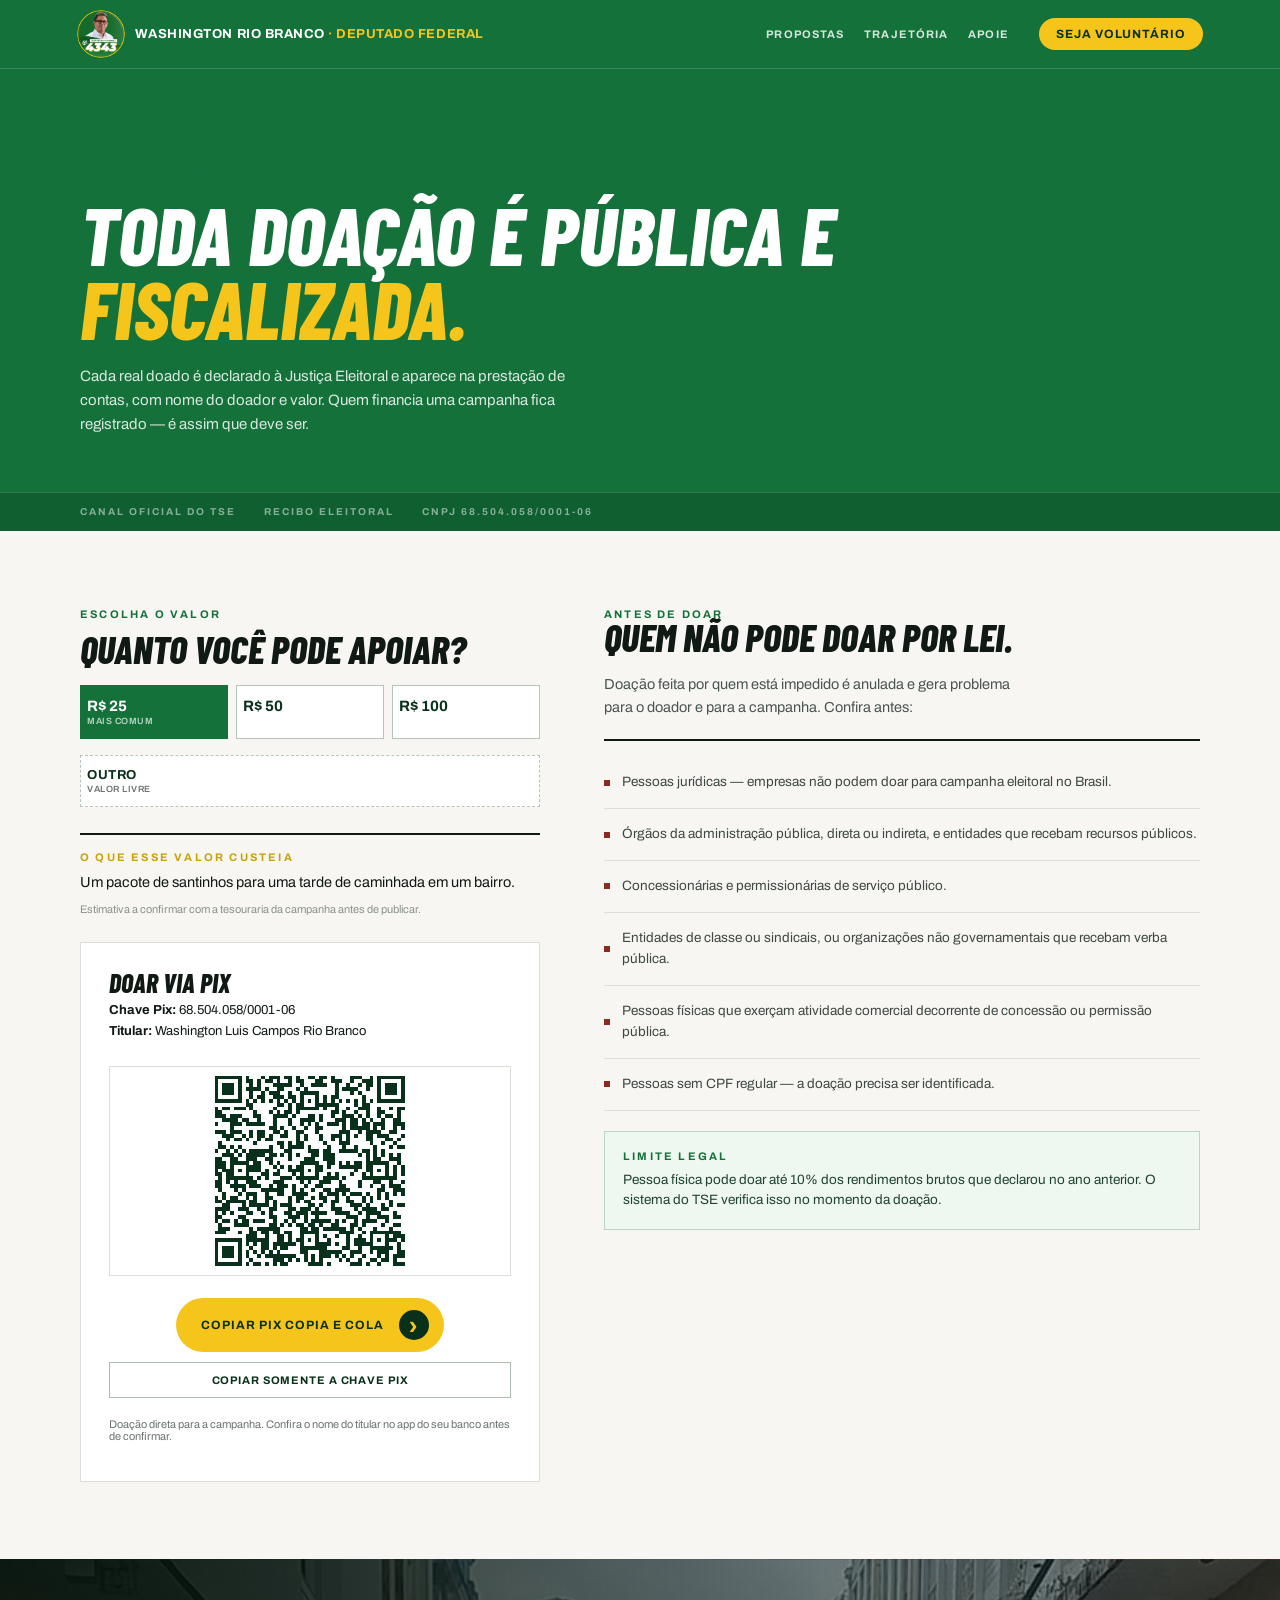
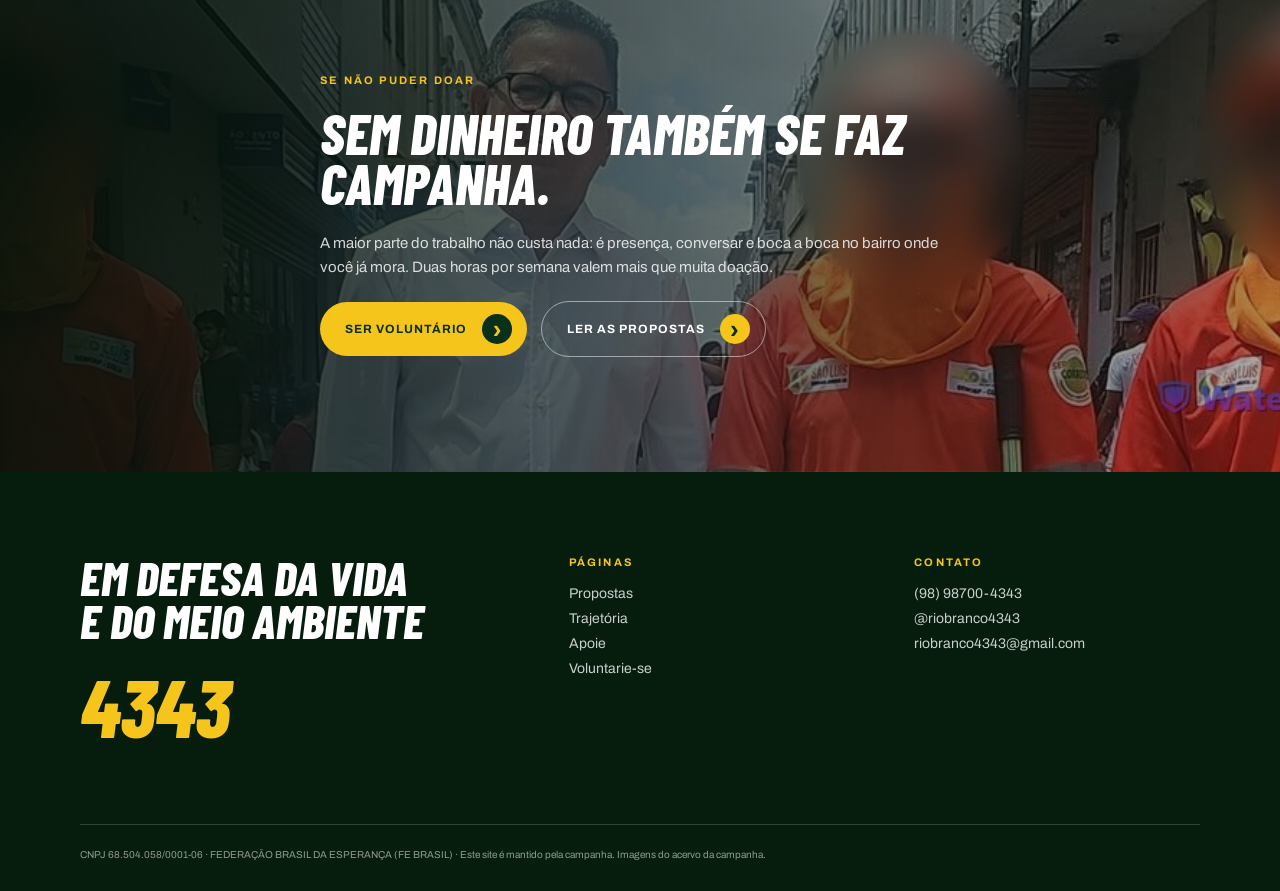
==== commit 75f6628f: "replicar a footer da home e personalizar página de apoie" ====
--- a/apoie.html
+++ b/apoie.html
@@ -5,6 +5,7 @@
     <meta name="viewport" content="width=device-width, initial-scale=1">
     <title>Apoie · Washington 4343</title>
     <link rel="stylesheet" href="styles.css">
+    <link rel="stylesheet" href="apoie.css">
   </head>
   <body>
     <header>
@@ -23,55 +24,139 @@
       </div>
     </header>
     <main>
-      <section class="support wrap">
+      <section class="apoio-hero">
+        <div class="wrap apoio-hero-inner">
+          <div class="kicker kicker-green">APOIE A CAMPANHA</div>
+          <h1>TODA DOAÇÃO É PÚBLICA E <span>FISCALIZADA.</span></h1>
+          <p>Cada real doado é declarado à Justiça Eleitoral e aparece na prestação de contas, com nome do doador e valor. Quem financia uma campanha fica registrado — é assim que deve ser.</p>
+        </div>
+        <div class="apoio-band">
+          <div class="wrap">
+            <span>CANAL OFICIAL DO TSE</span>
+            <span>RECIBO ELEITORAL</span>
+            <span>CNPJ 68.504.058/0001-06</span>
+          </div>
+        </div>
+      </section>
+
+      <section class="apoio-grid">
         <div data-reveal>
-          <div class="kicker kicker-green">APOIE A CAMPANHA</div>
-          <h1>UMA CAMPANHA FEITA DE MUITAS MÃOS.</h1>
-          <p>Escolha um valor e faça sua doação direto pelo Pix oficial da campanha.</p>
-          <p>O QR Code é gerado para o valor escolhido. Você também pode copiar o código Pix e pagar pelo aplicativo do seu banco.</p>
-          <img class="support-photo" src="assets/retrato.png" alt="Washington Rio Branco">
-        </div>
-        <section class="form pix-card" aria-labelledby="pix-title" data-reveal>
-          <h2 id="pix-title">DOE VIA PIX</h2>
-          <p class="pix-owner">
-            <strong>Chave Pix:</strong> 68.504.058/0001-06<br>
-            <strong>Titular:</strong> Washington Luis Campos Rio Branco</p>
-            <div class="pix-options" aria-label="Escolha um valor para doar">
-              <button class="pix-value active" type="button" data-pix-amount="20">R$ 20</button>
-              <button class="pix-value" type="button" data-pix-amount="50">R$ 50</button>
-              <button class="pix-value" type="button" data-pix-amount="100">R$ 100</button>
+          <div class="kicker kicker-green value-picker-kicker">ESCOLHA O VALOR</div>
+          <h2>QUANTO VOCÊ PODE APOIAR?</h2>
+          <div class="value-options" data-value-picker>
+            <button class="value-option pix-value active" type="button" data-pix-amount="25" data-note="Um pacote de santinhos para uma tarde de caminhada em um bairro.">
+              R$ 25<small>MAIS COMUM</small>
+            </button>
+            <button class="value-option pix-value" type="button" data-pix-amount="50" data-note="O combustível de um dia de agenda entre bairros de São Luís.">
+              R$ 50
+            </button>
+            <button class="value-option pix-value" type="button" data-pix-amount="100" data-note="A impressão do material de divulgação de uma reunião de bairro.">
+              R$ 100
+            </button>
+            <button class="value-other" type="button" data-value-other data-note="Qualquer valor ajuda. A campanha se sustenta com doação pequena e muita gente.">
+              OUTRO<small>VALOR LIVRE</small>
+            </button>
+            <div class="value-input-wrap" data-value-input-wrap hidden>
+              <label for="pix-custom-value">VALOR EM REAIS</label>
+              <input id="pix-custom-value" type="text" inputmode="decimal" placeholder="Ex.: 35,00">
             </div>
-            <label for="pix-custom-value">OUTRO VALOR</label>
-            <input id="pix-custom-value" type="number" min="1" step="0.01" inputmode="decimal" placeholder="Ex.: 35,00">
+            <div class="value-note">
+              <div class="kicker">O QUE ESSE VALOR CUSTEIA</div>
+              <p data-value-note-text>Um pacote de santinhos para uma tarde de caminhada em um bairro.</p>
+              <small>Estimativa a confirmar com a tesouraria da campanha antes de publicar.</small>
+            </div>
+          </div>
+
+          <section class="form pix-panel pix-card" aria-labelledby="pix-title">
+            <h3 id="pix-title">DOAR VIA PIX</h3>
+            <p class="pix-owner">
+              <strong>Chave Pix:</strong> 68.504.058/0001-06<br>
+              <strong>Titular:</strong> Washington Luis Campos Rio Branco
+            </p>
             <div class="pix-qr-wrap">
-              <div id="pix-qr" aria-label="QR Code Pix">
-              </div>
+              <div id="pix-qr" aria-label="QR Code Pix"></div>
             </div>
             <button class="button pix-copy" type="button" data-copy-pix>COPIAR PIX COPIA E COLA</button>
             <button class="pix-key-copy" type="button" data-copy-pix-key>COPIAR SOMENTE A CHAVE PIX</button>
             <p class="notice">Doação direta para a campanha. Confira o nome do titular no app do seu banco antes de confirmar.</p>
-            <p class="success" aria-live="polite">
-            </p>
+            <p class="success" aria-live="polite"></p>
           </section>
-        </section>
-        <section class="quote">
-          <div class="wrap" data-reveal>
-            <div class="kicker kicker-dark">SEU APOIO CONTA</div>
-            <h2>“CADA CONTRIBUIÇÃO AJUDA A CAMPANHA A CHEGAR MAIS LONGE.”</h2>
+
+          <!--
+            Canal oficial do TSE — pendente. O link do "Doe Aqui" só existe depois do
+            registro da candidatura no sistema da Justiça Eleitoral. Quando o link
+            existir, preencha `tseDonationUrl` em config.js e reative este bloco no
+            lugar do painel de Pix acima (ou lado a lado com ele).
+
+          <section class="form pix-panel tse-panel" aria-labelledby="tse-title">
+            <div class="kicker kicker-green">DOE AQUI · JUSTIÇA ELEITORAL</div>
+            <h3 id="tse-title">A DOAÇÃO PASSA PELO CANAL OFICIAL.</h3>
+            <p>Você será levado ao sistema da Justiça Eleitoral, faz a doação por Pix ou cartão e recebe o recibo eleitoral na hora. Este site nunca pede dados do seu cartão.</p>
+            <a class="button" data-tse-donate-link href="#">IR PARA A DOAÇÃO OFICIAL</a>
+            <p class="notice">Formulário oficial do TSE. Todos os passos são conduzidos pelo sistema — o site não coleta nem armazena seus dados.</p>
+          </section>
+          -->
+        </div>
+
+        <div data-reveal>
+          <div class="kicker kicker-green">ANTES DE DOAR</div>
+          <h2>QUEM NÃO PODE DOAR POR LEI.</h2>
+          <p class="apoio-legal-intro">Doação feita por quem está impedido é anulada e gera problema para o doador e para a campanha. Confira antes:</p>
+          <ul class="legal-list">
+            <li>Pessoas jurídicas — empresas não podem doar para campanha eleitoral no Brasil.</li>
+            <li>Órgãos da administração pública, direta ou indireta, e entidades que recebam recursos públicos.</li>
+            <li>Concessionárias e permissionárias de serviço público.</li>
+            <li>Entidades de classe ou sindicais, ou organizações não governamentais que recebam verba pública.</li>
+            <li>Pessoas físicas que exerçam atividade comercial decorrente de concessão ou permissão pública.</li>
+            <li>Pessoas sem CPF regular — a doação precisa ser identificada.</li>
+          </ul>
+          <div class="legal-limit">
+            <div class="kicker">LIMITE LEGAL</div>
+            <p>Pessoa física pode doar até 10% dos rendimentos brutos que declarou no ano anterior. O sistema do TSE verifica isso no momento da doação.</p>
           </div>
-        </section>
-      </main>
-      <footer class="footer">
-        <div class="wrap">
-          <span>WASHINGTON RIO BRANCO · 4343</span>
-          <span>PV · FEDERAÇÃO BRASIL DA ESPERANÇA</span>
         </div>
-      </footer>
-      <script src="qrcode.min.js">
-      </script>
-      <script src="config.js">
-      </script>
-      <script src="app.js">
-      </script>
-    </body>
-  </html>
+      </section>
+
+      <section class="apoio-alt">
+        <div class="wrap" data-reveal>
+          <div class="kicker">SE NÃO PUDER DOAR</div>
+          <h2>SEM DINHEIRO TAMBÉM SE FAZ CAMPANHA.</h2>
+          <p>A maior parte do trabalho não custa nada: é presença, conversar e boca a boca no bairro onde você já mora. Duas horas por semana valem mais que muita doação.</p>
+          <div class="apoio-alt-actions">
+            <a class="button" href="voluntarie-se.html">SER VOLUNTÁRIO</a>
+            <a class="button alt" href="propostas.html">LER AS PROPOSTAS</a>
+          </div>
+        </div>
+      </section>
+    </main>
+    <footer class="footer">
+      <div class="wrap footer-grid">
+        <div>
+          <h2>EM DEFESA DA VIDA<br />E DO MEIO AMBIENTE</h2>
+          <strong>4343</strong>
+        </div>
+        <div>
+          <div class="kicker">PÁGINAS</div>
+          <a href="propostas.html">Propostas</a>
+          <a href="trajetoria.html">Trajetória</a>
+          <a href="apoie.html">Apoie</a>
+          <a href="voluntarie-se.html">Voluntarie-se</a>
+        </div>
+        <div>
+          <div class="kicker">CONTATO</div>
+          <a href="https://wa.me/5598987004343">(98) 98700-4343</a>
+          <a href="https://instagram.com/riobranco4343">@riobranco4343</a>
+          <a href="mailto:riobranco4343@gmail.com">riobranco4343@gmail.com</a>
+        </div>
+      </div>
+      <div class="wrap footer-legal">
+        CNPJ 68.504.058/0001-06 · FEDERAÇÃO BRASIL DA ESPERANÇA (FE BRASIL) ·
+        Este site é mantido pela campanha. Imagens do acervo da campanha.
+      </div>
+    </footer>
+    <script src="qrcode.min.js"></script>
+    <script src="config.js"></script>
+    <script src="app.js"></script>
+    <script src="apoie.js"></script>
+  </body>
+</html>
--- a/styles.css
+++ b/styles.css
@@ -283,16 +283,43 @@
   font-size: 65px;
 }
 .footer {
-  background: #0b2e19;
-  color: #ffffffa8;
-  padding: 38px 0;
-  font-size: 12px;
-}
-.footer .wrap {
-  display: flex;
-  justify-content: space-between;
-  gap: 20px;
-  flex-wrap: wrap;
+  background: #061d0e;
+  color: #fff;
+  padding: 84px 0 28px;
+}
+.footer-grid {
+  display: grid;
+  grid-template-columns: 1.5fr 1fr 1fr;
+  gap: 60px;
+}
+.footer-grid h2 {
+  font-size: 48px;
+}
+.footer-grid strong {
+  display: block;
+  color: var(--gold);
+  font: 800 italic 82px "Barlow Condensed";
+  margin-top: 14px;
+}
+.footer-grid .kicker {
+  margin-bottom: 18px;
+}
+.footer-grid a {
+  display: block;
+  margin: 10px 0;
+  color: #ffffffc9;
+  font-size: 14px;
+}
+.footer-grid a:hover {
+  color: var(--gold);
+}
+.footer-legal {
+  margin-top: 70px;
+  padding-top: 22px;
+  border-top: 1px solid #ffffff2b;
+  color: #ffffff8c;
+  font-size: 10px;
+  line-height: 1.6;
 }
 .page-hero {
   background: var(--green);
@@ -742,6 +769,22 @@
   .cta .button {
     margin-top: 25px;
   }
+  .footer {
+    padding: 60px 0 24px;
+  }
+  .footer-grid {
+    grid-template-columns: 1fr;
+    gap: 36px;
+  }
+  .footer-grid h2 {
+    font-size: 40px;
+  }
+  .footer-grid strong {
+    font-size: 68px;
+  }
+  .footer-legal {
+    margin-top: 48px;
+  }
   .proposals {
     display: block;
     padding: 60px 0 72px;
--- a/apoie.css
+++ b/apoie.css
@@ -0,0 +1,292 @@
+/* Apoie — doação transparente e fiscalizada */
+.apoio-hero {
+  background: var(--green);
+  color: #fff;
+  padding: clamp(56px, 8vw, 96px) 0 0;
+}
+.apoio-hero-inner {
+  display: flex;
+  flex-direction: column;
+  gap: 20px;
+  padding-bottom: clamp(36px, 5vw, 56px);
+}
+.apoio-hero h1 {
+  font-size: clamp(42px, 6.4vw, 84px);
+}
+.apoio-hero h1 span {
+  color: var(--gold);
+}
+.apoio-hero p {
+  margin: 0;
+  max-width: 56ch;
+  font-size: clamp(15px, 1.15vw, 17px);
+  line-height: 1.6;
+  color: #ffffffd6;
+}
+.apoio-band {
+  border-top: 1px solid #ffffff24;
+  background: #0f5f30;
+}
+.apoio-band .wrap {
+  display: flex;
+  flex-wrap: wrap;
+  gap: 8px 28px;
+  align-items: center;
+  padding: 14px 0;
+}
+.apoio-band span {
+  font: 700 10px/1 Archivo, Arial, sans-serif;
+  letter-spacing: 0.2em;
+  color: #ffffff80;
+}
+
+.apoio-grid {
+  width: min(1120px, 88vw);
+  margin: 0 auto;
+  padding: clamp(48px, 6vw, 88px) 0;
+  display: grid;
+  grid-template-columns: minmax(0, 460px) minmax(0, 1fr);
+  gap: clamp(32px, 5vw, 72px);
+  align-items: start;
+}
+
+/* Escolha do valor */
+.value-picker-kicker {
+  margin-bottom: 12px;
+}
+.apoio-grid h2 {
+  font-size: clamp(28px, 3vw, 40px);
+  margin-bottom: 18px;
+}
+.value-options {
+  display: grid;
+  grid-template-columns: repeat(3, 1fr);
+  gap: 8px;
+}
+.value-option {
+  display: flex;
+  flex-direction: column;
+  gap: 3px;
+  padding: 12px 6px;
+  border: 1px solid #b7c4b9;
+  background: #fff;
+  color: #08301a;
+  font: 700 15px Archivo, Arial, sans-serif;
+  cursor: pointer;
+  text-align: center;
+}
+.value-option small {
+  font: 600 9px/1 Archivo, Arial, sans-serif;
+  letter-spacing: 0.06em;
+  color: #6b746e;
+}
+.value-option:hover,
+.value-option.active {
+  border-color: var(--green);
+  background: var(--green);
+  color: #fff;
+}
+.value-option.active small {
+  color: #ffffffb3;
+}
+.value-other {
+  grid-column: 1 / -1;
+  width: 100%;
+  margin-top: 8px;
+  padding: 12px 6px;
+  border: 1px dashed #b7c4b9;
+  background: #fff;
+  color: #08301a;
+  font: 700 13px Archivo, Arial, sans-serif;
+  letter-spacing: 0.04em;
+  cursor: pointer;
+  display: flex;
+  flex-direction: column;
+  gap: 3px;
+}
+.value-other small {
+  font: 600 9px/1 Archivo, Arial, sans-serif;
+  letter-spacing: 0.06em;
+  color: #6b746e;
+}
+.value-other:hover,
+.value-other.active {
+  border-style: solid;
+  border-color: var(--green);
+  background: var(--green);
+  color: #fff;
+}
+.value-other.active small {
+  color: #ffffffb3;
+}
+.value-input-wrap {
+  grid-column: 1 / -1;
+  margin-top: 10px;
+}
+.value-input-wrap[hidden] {
+  display: none;
+}
+.value-input-wrap label {
+  display: block;
+  font-size: 11px;
+  font-weight: 700;
+  letter-spacing: 0.1em;
+  margin-bottom: 7px;
+}
+.value-input-wrap input {
+  width: 100%;
+  padding: 13px;
+  border: 1px solid #c9cec8;
+  background: #fafaf8;
+  font: 14px Archivo, Arial, sans-serif;
+}
+.value-note {
+  grid-column: 1 / -1;
+  margin-top: 18px;
+  padding-top: 16px;
+  border-top: 2px solid var(--ink);
+}
+.value-note .kicker {
+  color: #c9a300;
+  margin-bottom: 8px;
+}
+.value-note p {
+  margin: 0;
+  font-size: 14.5px;
+  line-height: 1.55;
+  color: var(--ink);
+}
+.value-note small {
+  display: block;
+  margin-top: 8px;
+  font-size: 11px;
+  color: #8a928c;
+  line-height: 1.5;
+}
+
+.pix-panel {
+  margin-top: 24px;
+  background: #fff;
+  border: 1px solid var(--line);
+  padding: 28px;
+}
+.pix-panel h3 {
+  font-size: 26px;
+  margin-bottom: 6px;
+}
+.pix-panel .pix-copy {
+  display: flex;
+  width: fit-content;
+  margin: 22px auto 0;
+}
+
+/* Quem não pode doar */
+.apoio-legal-intro {
+  margin: 0 0 20px;
+  max-width: 54ch;
+  font-size: 14.5px;
+  line-height: 1.6;
+  color: #4a5450;
+}
+.legal-list {
+  margin: 0;
+  padding: 16px 0 0;
+  list-style: none;
+  border-top: 2px solid var(--ink);
+}
+.legal-list li {
+  display: flex;
+  align-items: center;
+  gap: 12px;
+  margin: 0;
+  padding: 15px 0;
+  border-bottom: 1px solid var(--line);
+  font-size: 13.5px;
+  line-height: 1.55;
+  color: #3f4842;
+}
+.legal-list li:before {
+  content: "";
+  flex: none;
+  width: 6px;
+  height: 6px;
+  background: #8a2b1f;
+}
+.legal-limit {
+  margin-top: 20px;
+  padding: 18px;
+  border: 1px solid #b9d6c2;
+  background: #eef7f0;
+}
+.legal-limit .kicker {
+  color: var(--green);
+  margin-bottom: 8px;
+}
+.legal-limit p {
+  margin: 0;
+  font-size: 13.5px;
+  line-height: 1.55;
+  color: #204430;
+}
+
+/* Alternativa sem dinheiro */
+.apoio-alt {
+  position: relative;
+  padding: clamp(64px, 9vw, 130px) 0;
+  background: linear-gradient(90deg, rgba(4, 18, 10, 0.92), rgba(4, 18, 10, 0.55) 60%, rgba(4, 18, 10, 0.3)), url("assets/rua - Copia.jpg") center/cover;
+  color: #fff;
+}
+.apoio-alt .wrap {
+  position: relative;
+  display: flex;
+  flex-direction: column;
+  gap: 22px;
+  max-width: 640px;
+}
+.apoio-alt h2 {
+  font-size: clamp(34px, 4.6vw, 56px);
+}
+.apoio-alt p {
+  margin: 0;
+  font-size: clamp(15px, 1.15vw, 17px);
+  line-height: 1.6;
+  color: #ffffffd0;
+}
+.apoio-alt-actions {
+  display: flex;
+  flex-wrap: wrap;
+  gap: 14px;
+  align-items: center;
+}
+
+[data-reveal] {
+  transition: opacity 0.55s cubic-bezier(0.16, 1, 0.3, 1), transform 0.55s cubic-bezier(0.16, 1, 0.3, 1);
+}
+[data-reveal]:not(.is-visible) {
+  opacity: 0;
+  transform: translate3d(0, 26px, 0);
+}
+
+@media (max-width: 760px) {
+  .apoio-grid {
+    grid-template-columns: 1fr;
+    padding: 48px 0;
+    gap: 48px;
+  }
+  .value-options {
+    grid-template-columns: repeat(3, 1fr);
+  }
+  .apoio-alt {
+    background: linear-gradient(180deg, rgba(4, 18, 10, 0.55), rgba(4, 18, 10, 0.92) 65%), url("assets/rua - Copia.jpg") center/cover;
+  }
+}
+
+@media (prefers-reduced-motion: reduce) {
+  *,
+  *::before,
+  *::after {
+    scroll-behavior: auto !important;
+    transition-duration: 0.01ms !important;
+    animation-duration: 0.01ms !important;
+  }
+}
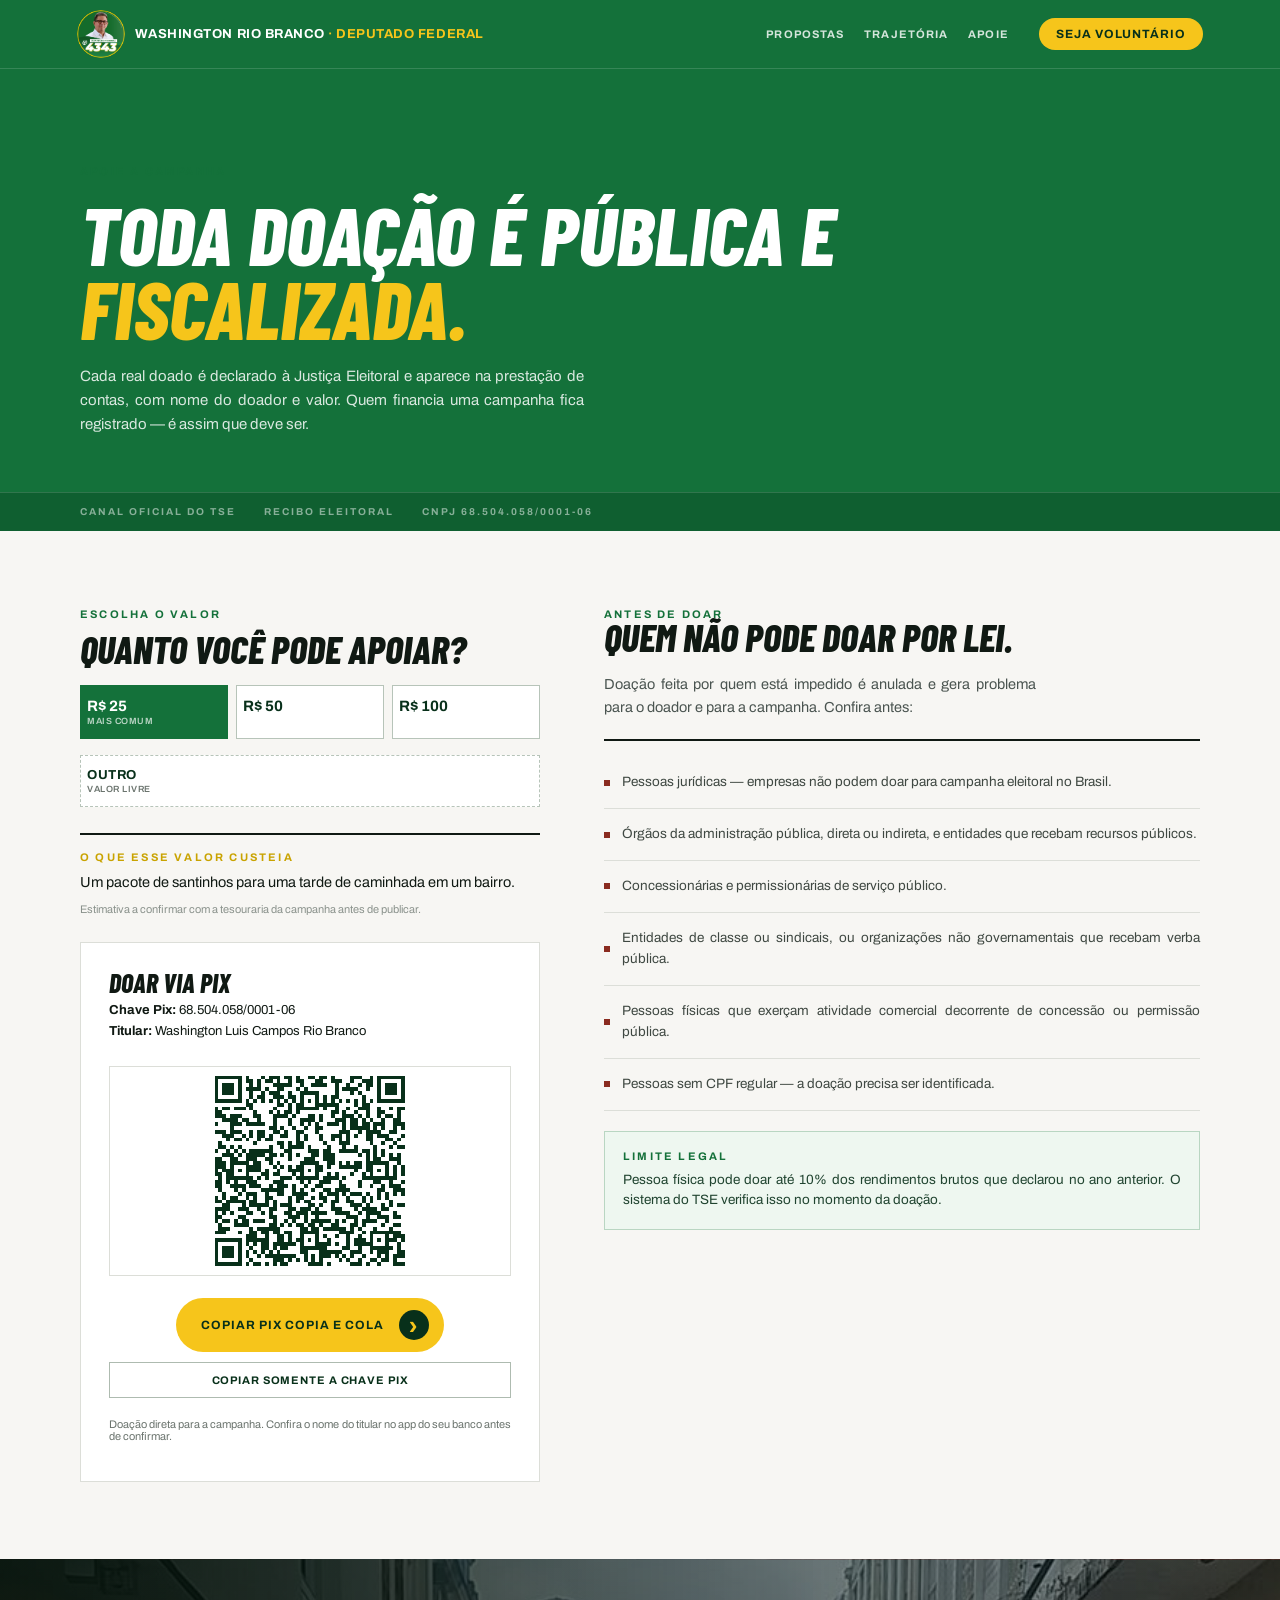
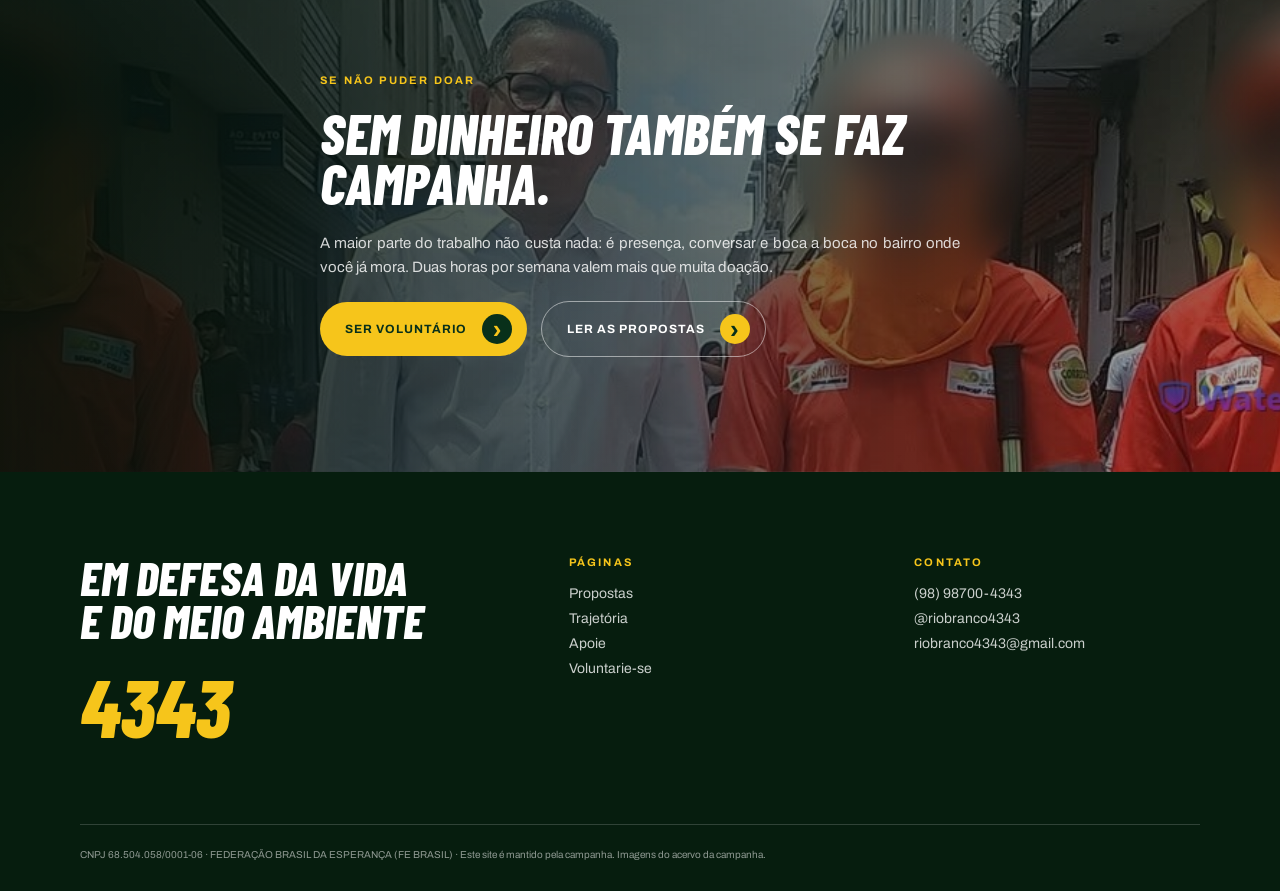
==== commit bae80ce1: "Justifica textos, remove números sobre fotos e corrige overlap mobile - Justifica parágrafos, listas" ====
--- a/apoie.html
+++ b/apoie.html
@@ -20,6 +20,16 @@
           <a href="trajetoria.html">TRAJETÓRIA</a>
           <a href="apoie.html">APOIE</a>
         </nav>
+        <details class="mobile-menu">
+          <summary aria-label="Abrir menu de navegação"><span></span><span></span><span></span><b>MENU</b></summary>
+          <div class="mobile-menu-panel">
+            <span class="mobile-menu-title">MENU</span>
+            <a href="propostas.html">PROPOSTAS</a>
+            <a href="trajetoria.html">TRAJETÓRIA</a>
+            <a href="apoie.html">APOIE</a>
+            <a href="voluntarie-se.html">VOLUNTARIE-SE</a>
+          </div>
+        </details>
         <a class="button" href="voluntarie-se.html">SEJA VOLUNTÁRIO</a>
       </div>
     </header>
@@ -47,7 +57,7 @@
             <button class="value-option pix-value active" type="button" data-pix-amount="25" data-note="Um pacote de santinhos para uma tarde de caminhada em um bairro.">
               R$ 25<small>MAIS COMUM</small>
             </button>
-            <button class="value-option pix-value" type="button" data-pix-amount="50" data-note="O combustível de um dia de agenda entre bairros de São Luís.">
+            <button class="value-option pix-value" type="button" data-pix-amount="50" data-note="O combustível de um dia de agenda entre bairros de São Luís-MA.">
               R$ 50
             </button>
             <button class="value-option pix-value" type="button" data-pix-amount="100" data-note="A impressão do material de divulgação de uma reunião de bairro.">
--- a/styles.css
+++ b/styles.css
@@ -23,6 +23,12 @@
 a {
   text-decoration: none;
   color: inherit;
+}
+p,
+li,
+dd,
+small {
+  text-align: justify;
 }
 .wrap {
   width: min(1120px, 88vw);
@@ -131,6 +137,9 @@
 nav a:hover {
   color: var(--gold);
 }
+.mobile-menu {
+  display: none;
+}
 .nav .button {
   margin-left: 8px;
   padding: 9px 17px;
@@ -437,7 +446,7 @@
   border-top: 2px solid var(--ink);
 }
 .proposal-text ul:before {
-  content: "O QUE VOU FAZER";
+  content: "O QUE VAMOS FAZER";
   display: block;
   margin-bottom: 4px;
   color: var(--green);
@@ -486,14 +495,6 @@
   inset: 0;
   background: linear-gradient(0deg, rgba(4, 18, 10, 0.55), transparent 48%);
   pointer-events: none;
-}
-.proposal-photo .photo-number {
-  font: 800 italic 94px "Barlow Condensed";
-  color: #f6c51b66;
-  position: absolute;
-  z-index: 1;
-  right: 20px;
-  top: 12px;
 }
 .support {
   padding: 95px 0;
@@ -733,8 +734,104 @@
   nav {
     display: none;
   }
-  .nav .button {
-    margin-left: auto;
+  .mobile-menu {
+    display: block;
+    position: relative;
+    margin-left: 0;
+    z-index: 100;
+  }
+  .mobile-menu summary {
+    display: flex;
+    align-items: center;
+    justify-content: center;
+    width: 44px;
+    height: 44px;
+    padding: 0;
+    color: #fff;
+    border: 1px solid #ffffffb8;
+    border-radius: 50%;
+    cursor: pointer;
+    list-style: none;
+  }
+  .mobile-menu summary::-webkit-details-marker {
+    display: none;
+  }
+  .mobile-menu summary span {
+    position: absolute;
+    width: 17px;
+    height: 2px;
+    background: #fff;
+    transition: transform 0.2s, opacity 0.2s;
+  }
+  .mobile-menu summary b {
+    display: none;
+  }
+  .mobile-menu summary span:first-child { transform: translateY(-5px); }
+  .mobile-menu summary span:nth-child(3) { transform: translateY(5px); }
+  .mobile-menu[open] summary span:first-child {
+    transform: rotate(45deg);
+  }
+  .mobile-menu[open] summary span:nth-child(2) {
+    opacity: 0;
+  }
+  .mobile-menu[open] summary span:nth-child(3) {
+    transform: rotate(-45deg);
+  }
+  .mobile-menu[open]::after {
+    content: "";
+    position: fixed;
+    inset: 0;
+    z-index: 0;
+    background: #00000073;
+  }
+  .mobile-menu[open] summary {
+    position: fixed;
+    top: 12px;
+    right: 20px;
+    z-index: 2;
+    color: #4f403a;
+    border-color: #7c5546;
+  }
+  .mobile-menu[open] summary span {
+    background: #4f403a;
+  }
+  .mobile-menu-panel {
+    position: fixed;
+    top: 0;
+    left: 0;
+    right: 0;
+    z-index: 1;
+    display: grid;
+    align-content: start;
+    max-height: min(430px, 72vh);
+    overflow-y: auto;
+    padding: 88px 0 24px;
+    background: #04120a;
+    box-shadow: 0 16px 30px #0000004d;
+  }
+  .mobile-menu-title {
+    display: block;
+    padding: 0 22px 22px;
+    color: var(--gold);
+    border-bottom: 1px solid #ffffff2b;
+    font: 700 18px "Barlow Condensed", Arial, sans-serif;
+    letter-spacing: 0.08em;
+  }
+  .mobile-menu-panel a {
+    padding: 18px 22px;
+    color: #fff;
+    font-size: 13px;
+    font-weight: 600;
+    letter-spacing: 0.04em;
+    border-bottom: 1px solid #ffffff1c;
+  }
+  .mobile-menu-panel a:hover,
+  .mobile-menu-panel a:focus-visible {
+    color: var(--gold);
+    background: #14713a;
+  }
+  .nav > .button {
+    display: none;
   }
   .hero {
     min-height: 600px;
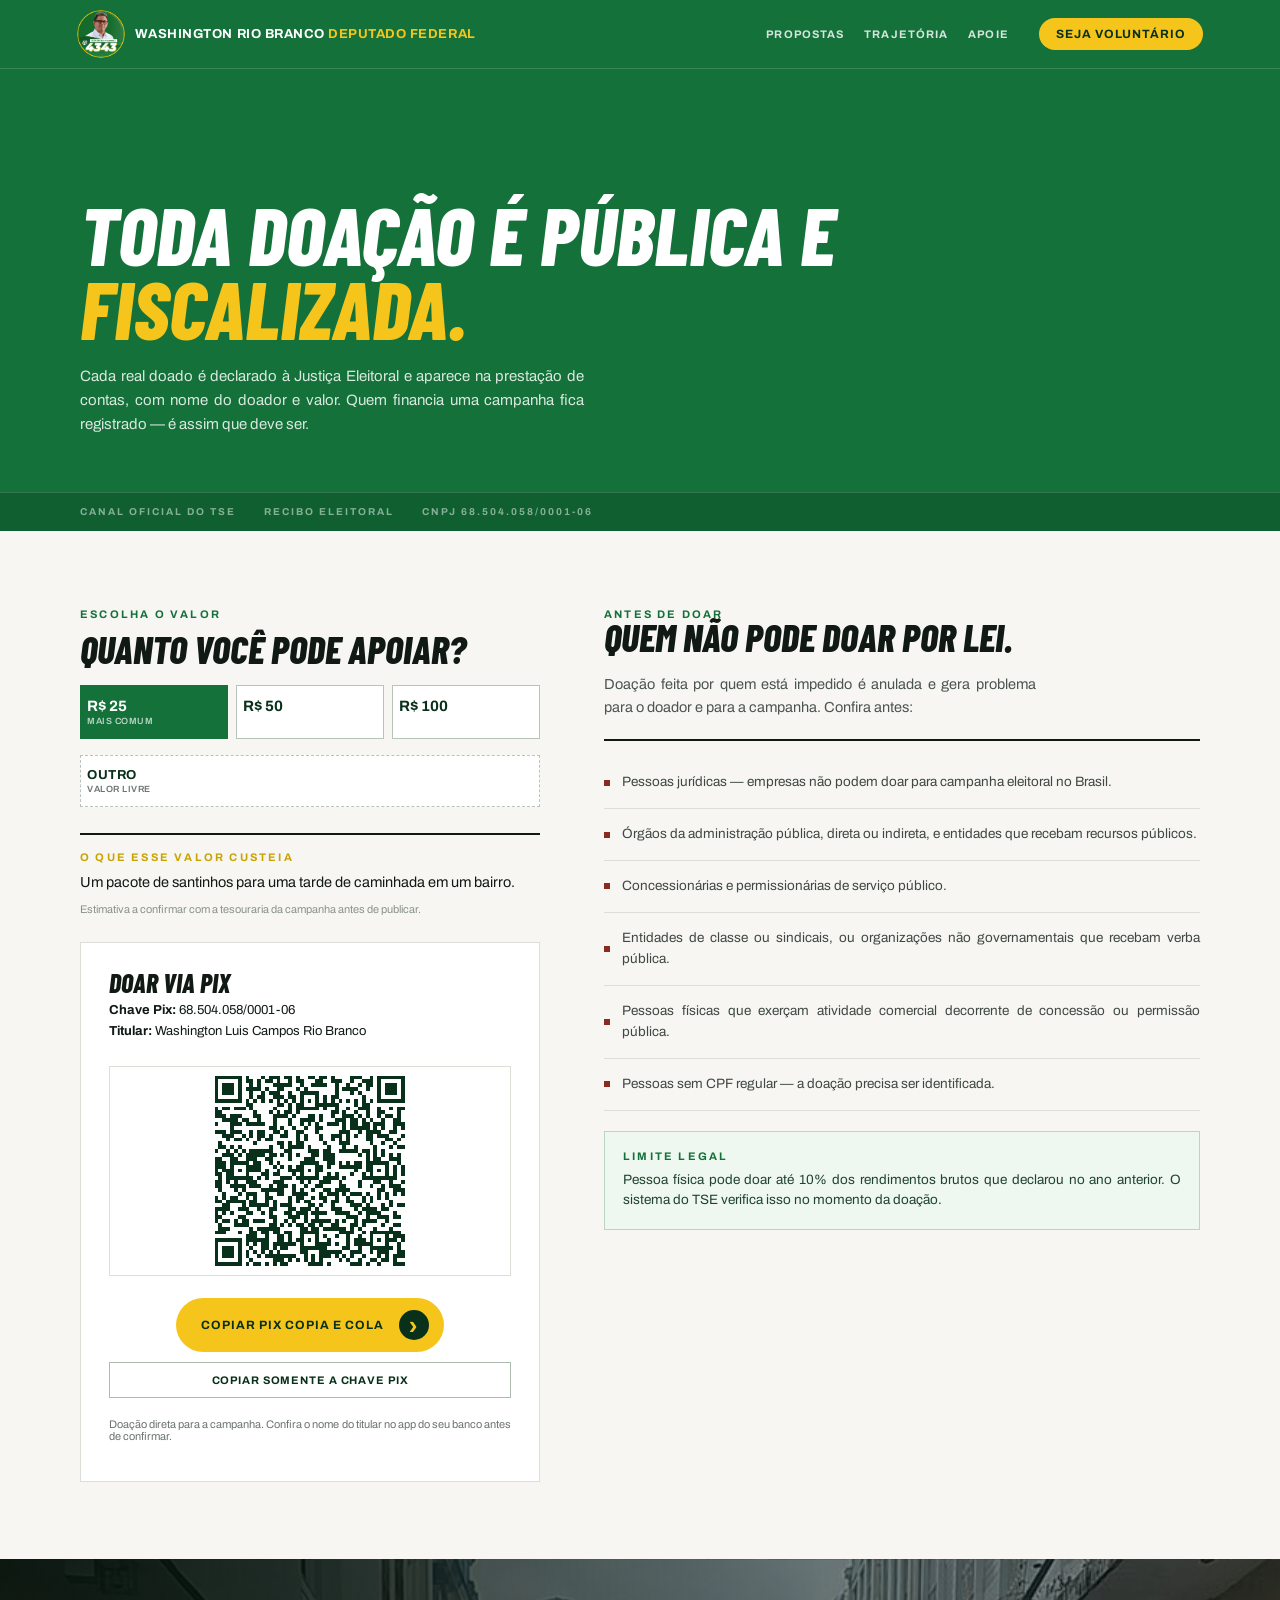
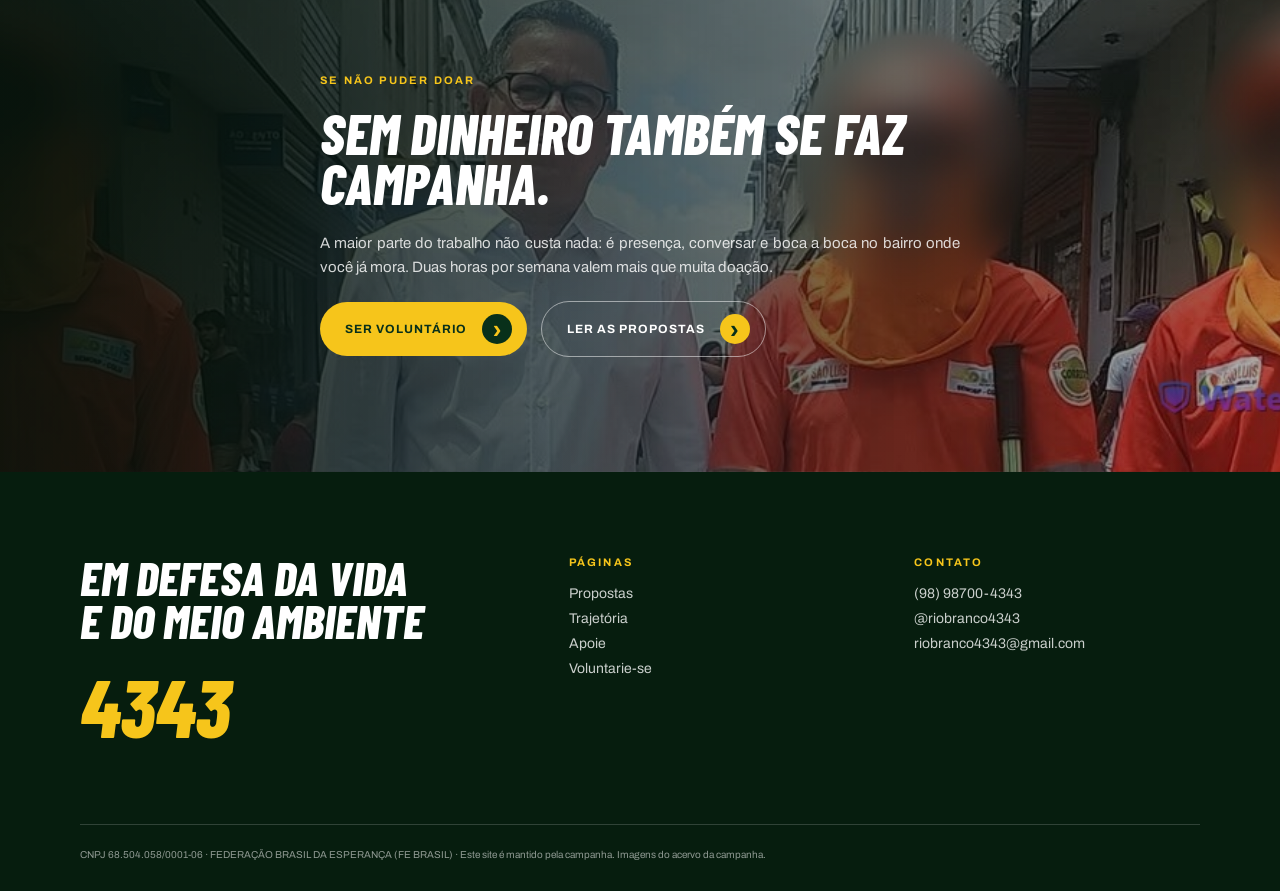
==== commit ce14ff48: "ligação" ====
--- a/apoie.html
+++ b/apoie.html
@@ -12,7 +12,7 @@
       <div class="wrap nav">
         <a class="brand" href="index.html">
           <img src="assets/selo-circular.png" alt="Washington 4343">
-          <span>WASHINGTON RIO BRANCO <strong> · DEPUTADO FEDERAL</strong>
+          <span>WASHINGTON RIO BRANCO <strong>  DEPUTADO FEDERAL</strong>
           </span>
         </a>
         <nav>
